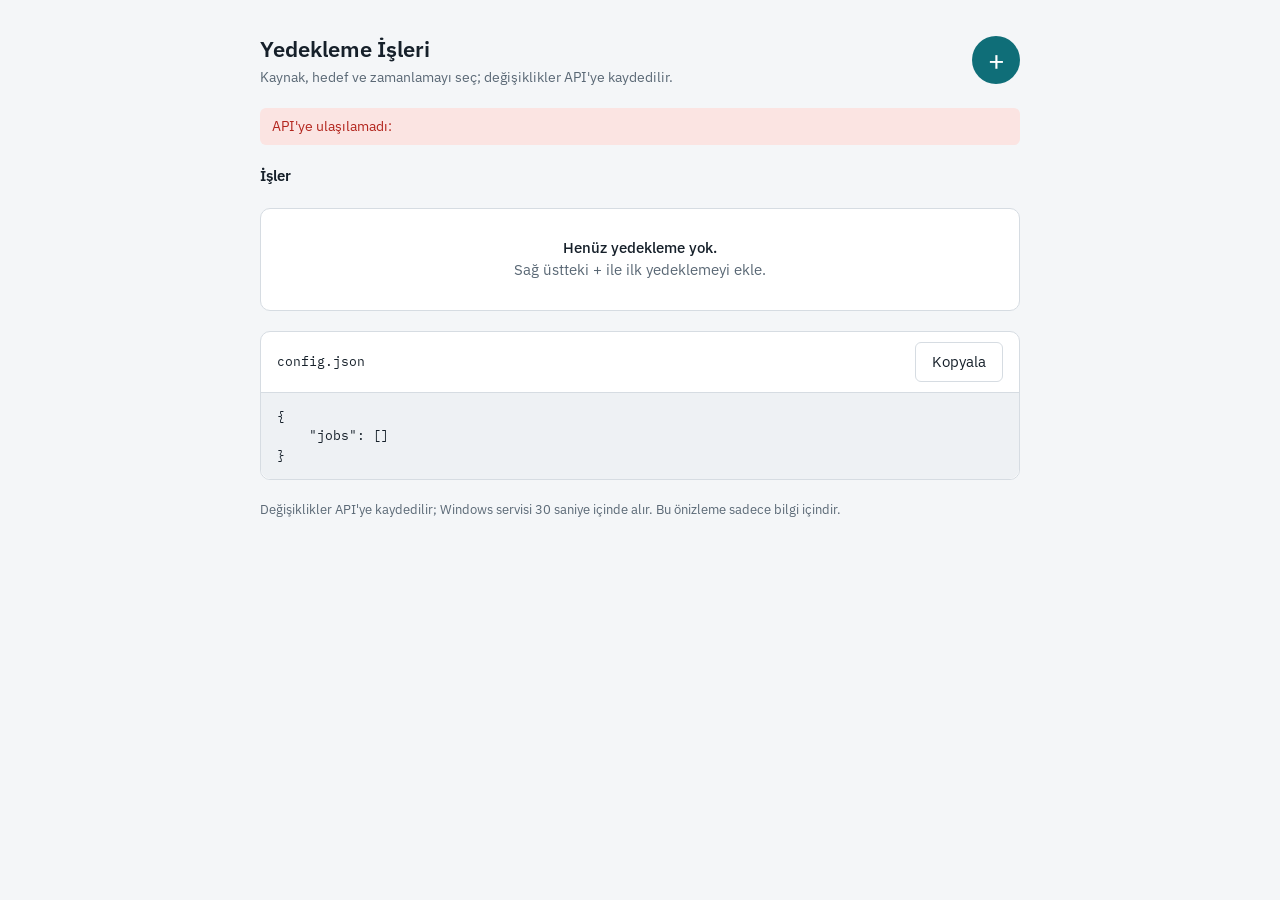
==== web/yedekleme-isleri.html @ 6fba1285 "allow api access" ====
<!doctype html>
<html lang="tr">
<head>
<meta charset="utf-8">
<meta name="viewport" content="width=device-width, initial-scale=1">
<title>Yedekleme İşleri</title>
<link rel="stylesheet" href="https://fonts.googleapis.com/css2?family=IBM+Plex+Mono:wght@400;500&family=IBM+Plex+Sans:wght@400;500;600&display=swap">
</head>
<body>
<style>
/* Düzen: tek sütun; üstte başlık ve + butonu, altında iş listesi, en altta config.json önizlemesi */
:root {
  --bg: #f4f6f8;
  --surface: #ffffff;
  --surface-2: #eef1f4;
  --line: #d6dce2;
  --fg: #16202a;
  --muted: #5a6875;
  --accent: #0f6e78;
  --accent-fg: #ffffff;
  --accent-soft: #dcefF0;
  --err: #b3261e;
  --err-soft: #fbe4e2;
  --font-body: "IBM Plex Sans", "Segoe UI", system-ui, sans-serif;
  --font-mono: "IBM Plex Mono", "Cascadia Mono", Consolas, monospace;
}
@media (prefers-color-scheme: dark) {
  :root:not([data-theme="light"]) {
    --bg: #0f1418; --surface: #161d22; --surface-2: #1d262d; --line: #2b363f;
    --fg: #e4e9ed; --muted: #97a5b1; --accent: #5cc3cc; --accent-fg: #0b1a1c;
    --accent-soft: #143238; --err: #f28b82; --err-soft: #3a1a18; color-scheme: dark;
  }
}
:root[data-theme="dark"] {
  --bg: #0f1418; --surface: #161d22; --surface-2: #1d262d; --line: #2b363f;
  --fg: #e4e9ed; --muted: #97a5b1; --accent: #5cc3cc; --accent-fg: #0b1a1c;
  --accent-soft: #143238; --err: #f28b82; --err-soft: #3a1a18; color-scheme: dark;
}

* { box-sizing: border-box; }
[hidden] { display: none !important; }
body {
  background: var(--bg); color: var(--fg);
  font-family: var(--font-body); font-size: 15px; line-height: 1.5;
  padding-left: max(16px, env(safe-area-inset-left, 0px));
  padding-right: max(16px, env(safe-area-inset-right, 0px));
  padding-block: 24px 48px;
}
.wrap { max-width: 760px; margin: 0 auto; display: flex; flex-direction: column; gap: 20px; }
h1, h2 { margin: 0; text-wrap: balance; }
.mono { font-family: var(--font-mono); font-size: 13px; }
.muted { color: var(--muted); }

header { display: flex; align-items: center; justify-content: space-between; gap: 16px; flex-wrap: wrap; }
header h1 { font-size: 22px; font-weight: 600; }
header p { margin: 2px 0 0; color: var(--muted); font-size: 14px; }

button { font: inherit; cursor: pointer; }
button:focus-visible, input:focus-visible, select:focus-visible { outline: 2px solid var(--accent); outline-offset: 2px; }

.add-btn {
  width: 48px; height: 48px; border-radius: 50%; border: 0;
  background: var(--accent); color: var(--accent-fg);
  font-size: 28px; line-height: 1; display: grid; place-items: center; flex: none;
}
.add-btn[aria-expanded="true"] { transform: rotate(45deg); }
@media (prefers-reduced-motion: no-preference) { .add-btn { transition: transform .15s ease; } }

.box { background: var(--surface); border: 1px solid var(--line); border-radius: 10px; }

/* Form */
form { padding: 18px; display: flex; flex-direction: column; gap: 14px; }
form h2 { font-size: 16px; font-weight: 600; }
.field { display: flex; flex-direction: column; gap: 5px; min-width: 0; }
.field label, .field legend { font-size: 13px; font-weight: 500; color: var(--muted); }
.row { display: grid; grid-template-columns: repeat(2, minmax(0, 1fr)); gap: 14px; }
input[type="text"], input[type="time"], input[type="number"], select {
  font: inherit; color: var(--fg); background: var(--surface); border: 1px solid var(--line);
  border-radius: 6px; padding: 8px 10px; min-height: 40px; width: 100%; min-width: 0;
}
input.path { font-family: var(--font-mono); font-size: 14px; }
fieldset { border: 0; padding: 0; margin: 0; display: flex; flex-direction: column; gap: 6px; }
.days { display: flex; flex-wrap: wrap; gap: 6px; }
.days label { cursor: pointer; }
.days input { position: absolute; opacity: 0; pointer-events: none; }
.days span {
  display: inline-block; min-width: 48px; text-align: center; padding: 6px 8px;
  border: 1px solid var(--line); border-radius: 6px; background: var(--surface); color: var(--muted); font-size: 14px;
}
.days input:checked + span { background: var(--accent); border-color: var(--accent); color: var(--accent-fg); font-weight: 500; }
.days input:focus-visible + span { outline: 2px solid var(--accent); outline-offset: 2px; }
.hint { font-size: 13px; color: var(--muted); margin: 0; }
.error { margin: 0; padding: 8px 12px; border-radius: 6px; background: var(--err-soft); color: var(--err); font-size: 14px; }
.actions { display: flex; gap: 10px; justify-content: flex-end; flex-wrap: wrap; }
.btn { border-radius: 6px; padding: 8px 16px; min-height: 40px; border: 1px solid var(--line); background: var(--surface); color: var(--fg); }
.btn.primary { background: var(--accent); border-color: var(--accent); color: var(--accent-fg); font-weight: 500; }

/* İş listesi */
.section-head { display: flex; align-items: baseline; justify-content: space-between; gap: 10px; flex-wrap: wrap; }
.section-head h2 { font-size: 15px; font-weight: 600; }
.list { display: flex; flex-direction: column; }
.job { display: grid; grid-template-columns: minmax(0, 1fr) auto auto auto; gap: 6px 12px; align-items: center; padding: 14px 16px; }
.job + .job { border-top: 1px solid var(--line); }
.route { display: flex; flex-direction: column; gap: 2px; min-width: 0; }
.route span { overflow-wrap: anywhere; }
.route .to { color: var(--muted); }
.route .to::before { content: "→ "; }
.route .client { font-family: var(--font-body); font-size: 12px; font-weight: 600; color: var(--accent); }
.chip { font-size: 13px; padding: 3px 10px; border-radius: 999px; background: var(--accent-soft); color: var(--accent); white-space: nowrap; font-weight: 500; }
.del { border: 0; background: none; color: var(--muted); font-size: 20px; line-height: 1; padding: 4px 8px; border-radius: 6px; }
.del:hover { color: var(--err); background: var(--err-soft); }
.edit { border: 1px solid var(--line); background: var(--surface); color: var(--fg); font-size: 13px; padding: 4px 10px; border-radius: 6px; }
.edit:hover { border-color: var(--accent); color: var(--accent); }
.empty { padding: 28px 16px; text-align: center; color: var(--muted); }
.empty b { color: var(--fg); font-weight: 500; }

/* config.json önizleme */
pre { margin: 0; padding: 14px 16px; overflow-x: auto; font-family: var(--font-mono); font-size: 12.5px; line-height: 1.55; background: var(--surface-2); border-radius: 0 0 10px 10px; }
.code-head { display: flex; align-items: center; justify-content: space-between; gap: 10px; padding: 10px 16px; border-bottom: 1px solid var(--line); }
.copied { font-size: 13px; color: var(--accent); }

@media (max-width: 520px) {
  .row { grid-template-columns: minmax(0, 1fr); }
  .job { grid-template-columns: minmax(0, 1fr) auto auto; }
  .job .route { grid-column: 1 / -1; }
  .job .chip { grid-column: 1; justify-self: start; }
}
</style>

<div class="wrap">
  <header>
    <div>
      <h1>Yedekleme İşleri</h1>
      <p>Kaynak, hedef ve zamanlamayı seç; değişiklikler API'ye kaydedilir.</p>
    </div>
    <button class="add-btn" id="add-btn" type="button" aria-expanded="false" aria-controls="job-form" aria-label="Yeni yedekleme ekle">+</button>
  </header>

  <form class="box" id="job-form" hidden novalidate>
    <h2 id="form-title">Yeni yedekleme</h2>

    <div class="field">
      <label for="client">Makine</label>
      <input type="text" id="client" placeholder="windows-pc" autocomplete="off" spellcheck="false">
    </div>
    <div class="field">
      <label for="source">Kaynak klasör</label>
      <input class="path" type="text" id="source" placeholder="C:\Belgeler" autocomplete="off" spellcheck="false">
    </div>
    <div class="field">
      <label for="target">Hedef klasör</label>
      <input class="path" type="text" id="target" placeholder="D:\Yedek\Belgeler" autocomplete="off" spellcheck="false">
    </div>

    <div class="row">
      <div class="field">
        <label for="type">Zamanlama</label>
        <select id="type">
          <option value="daily">Her gün</option>
          <option value="weekly">Haftanın belirli günleri</option>
          <option value="interval">Belirli aralıkla</option>
        </select>
      </div>
      <div class="field" id="time-field">
        <label for="time">Saat</label>
        <input type="time" id="time" value="02:00">
      </div>
      <div class="field" id="minutes-field" hidden>
        <label for="minutes">Kaç dakikada bir</label>
        <input type="number" id="minutes" min="1" step="1" value="30">
      </div>
    </div>

    <fieldset id="days-field" hidden>
      <legend>Günler</legend>
      <div class="days" id="days"></div>
    </fieldset>

    <p class="hint" id="schedule-hint"></p>
    <p class="error" id="form-error" role="alert" hidden></p>

    <div class="actions">
      <button class="btn" type="button" id="cancel-btn">Vazgeç</button>
      <button class="btn primary" type="submit" id="submit-btn">Ekle</button>
    </div>
  </form>

  <p class="error" id="api-error" role="alert" hidden></p>

  <section class="section-head" aria-labelledby="list-title">
    <h2 id="list-title">İşler</h2>
    <span class="muted" id="count"></span>
  </section>
  <div class="box list" id="list"></div>

  <div class="box">
    <div class="code-head">
      <span class="mono">config.json</span>
      <div style="display:flex;align-items:center;gap:10px">
        <span class="copied" id="copied" hidden>Kopyalandı</span>
        <button class="btn" type="button" id="copy-btn">Kopyala</button>
      </div>
    </div>
    <pre id="config"></pre>
  </div>
  <p class="hint">Değişiklikler API'ye kaydedilir; Windows servisi 30 saniye içinde alır. Bu önizleme sadece bilgi içindir.</p>
</div>

<script>
const DAYS = ["pzt", "sal", "car", "per", "cum", "cmt", "paz"];
const DAY_LABELS = ["Pzt", "Sal", "Çar", "Per", "Cum", "Cmt", "Paz"];
const API_URL = "";   // arayüz API'nin içinden açılıyor; istekler aynı adrese gidiyor

const $ = (id) => document.getElementById(id);
const form = $("job-form");
const addBtn = $("add-btn");

let jobs = [];
let editIndex = null;   // düzenlenen işin sırası; yeni iş eklenirken null

// İşleri API'den al
function load() {
  fetch(API_URL + "/jobs")
    .then((response) => response.json())
    .then((data) => { jobs = data; render(); })
    .catch(() => showApiError());
}

// İşlerin son halini API'ye gönder
function save() {
  fetch(API_URL + "/jobs", {
    method: "PUT",
    headers: { "Content-Type": "application/json" },
    body: JSON.stringify(jobs)
  }).catch(() => showApiError());
}

function showApiError() {
  $("api-error").textContent = "API'ye ulaşılamadı: " + API_URL;
  $("api-error").hidden = false;
}

// Gün seçimi butonları
$("days").innerHTML = DAYS.map((d, i) =>
  `<label><input type="checkbox" id="day-${d}" value="${d}"><span>${DAY_LABELS[i]}</span></label>`
).join("");

function esc(s) {
  return String(s).replace(/[&<>"']/g, (c) => ({ "&": "&amp;", "<": "&lt;", ">": "&gt;", '"': "&quot;", "'": "&#39;" }[c]));
}

function scheduleText(s) {
  if (s.type === "daily") return "Her gün " + s.time;
  if (s.type === "weekly") return s.days.map((d) => DAY_LABELS[DAYS.indexOf(d)]).join(", ") + " " + s.time;
  return s.minutes + " dakikada bir";
}

function updateScheduleFields() {
  const type = $("type").value;
  $("time-field").hidden = type === "interval";
  $("minutes-field").hidden = type !== "interval";
  $("days-field").hidden = type !== "weekly";
  $("schedule-hint").textContent = {
    daily: "Saat geçtiyse ve bugün çalışmadıysa aynı gün içinde çalışır.",
    weekly: "Seçilen günlerde, belirtilen saatte çalışır.",
    interval: "Servis açılınca ilk kez çalışır, sonra her aralıkta tekrar eder."
  }[type];
}

// Yolları karşılaştırmak için: Windows'ta büyük/küçük harf ve sondaki \ fark etmez
function normPath(p) {
  return p.trim().replace(/\//g, "\\").replace(/\\+$/, "").toLowerCase();
}

function validate(job) {
  if (!job.client_id) return "Makine adını yaz.";
  if (!job.source) return "Kaynak klasörü yaz.";
  if (!job.target) return "Hedef klasörü yaz.";
  const src = normPath(job.source), dst = normPath(job.target);
  if (src === dst) return "Kaynak ve hedef aynı klasör olamaz.";
  if ((dst + "\\").startsWith(src + "\\")) return "Hedef, kaynağın içinde olamaz; yedekler tekrar tekrar kopyalanır.";
  if (jobs.some((j, i) => i !== editIndex && j.client_id === job.client_id && j.source === job.source && j.target === job.target)) return "Bu makinede bu kaynak ve hedefle bir iş zaten var.";

  const s = job.schedule;
  if (s.type !== "interval" && !/^([01]\d|2[0-3]):[0-5]\d$/.test(s.time || "")) return "Saati seç.";
  if (s.type === "weekly" && !s.days.length) return "En az bir gün seç.";
  if (s.type === "interval" && !(Number.isInteger(s.minutes) && s.minutes > 0)) return "Dakika pozitif bir tam sayı olmalı.";
  return null;
}

function readForm() {
  const type = $("type").value;
  const schedule = { type };
  if (type === "interval") {
    schedule.minutes = Number($("minutes").value);
  } else {
    schedule.time = $("time").value;
  }
  if (type === "weekly") {
    schedule.days = DAYS.filter((d) => $("day-" + d).checked);
  }
  return { client_id: $("client").value.trim(), source: $("source").value.trim(), target: $("target").value.trim(), schedule };
}

function render() {
  $("count").textContent = jobs.length ? jobs.length + " iş" : "";
  $("list").innerHTML = jobs.length
    ? jobs.map((j, i) => `
      <div class="job">
        <div class="route mono"><span class="client">${esc(j.client_id)}</span><span>${esc(j.source)}</span><span class="to">${esc(j.target)}</span></div>
        <span class="chip">${esc(scheduleText(j.schedule))}</span>
        <button class="edit" type="button" data-i="${i}">Düzenle</button>
        <button class="del" type="button" data-i="${i}" aria-label="${esc(j.source)} işini sil">×</button>
      </div>`).join("")
    : `<div class="empty"><b>Henüz yedekleme yok.</b><br>Sağ üstteki + ile ilk yedeklemeyi ekle.</div>`;
  $("config").textContent = JSON.stringify({ jobs }, null, 4);
}

// Formu bir işin değerleriyle doldur (düzenleme için)
function fillForm(job) {
  $("client").value = job.client_id;
  $("source").value = job.source;
  $("target").value = job.target;
  $("type").value = job.schedule.type;
  if (job.schedule.time) $("time").value = job.schedule.time;
  if (job.schedule.minutes) $("minutes").value = job.schedule.minutes;
  DAYS.forEach((d) => { $("day-" + d).checked = (job.schedule.days || []).includes(d); });
  updateScheduleFields();
}

function openForm(open, index = null) {
  editIndex = open ? index : null;
  form.reset();
  updateScheduleFields();
  if (editIndex !== null) fillForm(jobs[editIndex]);
  $("form-title").textContent = editIndex !== null ? "Yedeklemeyi düzenle" : "Yeni yedekleme";
  $("submit-btn").textContent = editIndex !== null ? "Kaydet" : "Ekle";
  form.hidden = !open;
  addBtn.setAttribute("aria-expanded", String(open));
  addBtn.setAttribute("aria-label", open ? "Formu kapat" : "Yeni yedekleme ekle");
  $("form-error").hidden = true;
  if (open) $("client").focus();
}

addBtn.addEventListener("click", () => openForm(form.hidden || editIndex !== null));
$("cancel-btn").addEventListener("click", () => openForm(false));
$("type").addEventListener("change", updateScheduleFields);

form.addEventListener("submit", (e) => {
  e.preventDefault();
  const job = readForm();
  const error = validate(job);
  if (error) {
    $("form-error").textContent = error;
    $("form-error").hidden = false;
    return;
  }
  if (editIndex !== null) {
    jobs[editIndex] = job;   // düzenlenen işin yerine yeni halini koy
  } else {
    jobs.push(job);
  }
  save();
  render();
  openForm(false);
});

$("list").addEventListener("click", (e) => {
  const editBtn = e.target.closest(".edit");
  if (editBtn) {
    openForm(true, Number(editBtn.dataset.i));
    return;
  }
  const btn = e.target.closest(".del");
  if (!btn) return;
  jobs.splice(Number(btn.dataset.i), 1);
  if (editIndex !== null) openForm(false);   // silme sonrası sıralar kayar, açık düzenlemeyi kapat
  save();
  render();
});

$("copy-btn").addEventListener("click", () => {
  const text = $("config").textContent;
  const done = () => { $("copied").hidden = false; setTimeout(() => { $("copied").hidden = true; }, 1600); };
  if (navigator.clipboard && navigator.clipboard.writeText) {
    navigator.clipboard.writeText(text).then(done, selectConfig);
  } else {
    selectConfig();
  }
});

function selectConfig() {
  const range = document.createRange();
  range.selectNodeContents($("config"));
  const sel = window.getSelection();
  sel.removeAllRanges();
  sel.addRange(range);
}

updateScheduleFields();
render();
load();
</script>
</body>
</html>
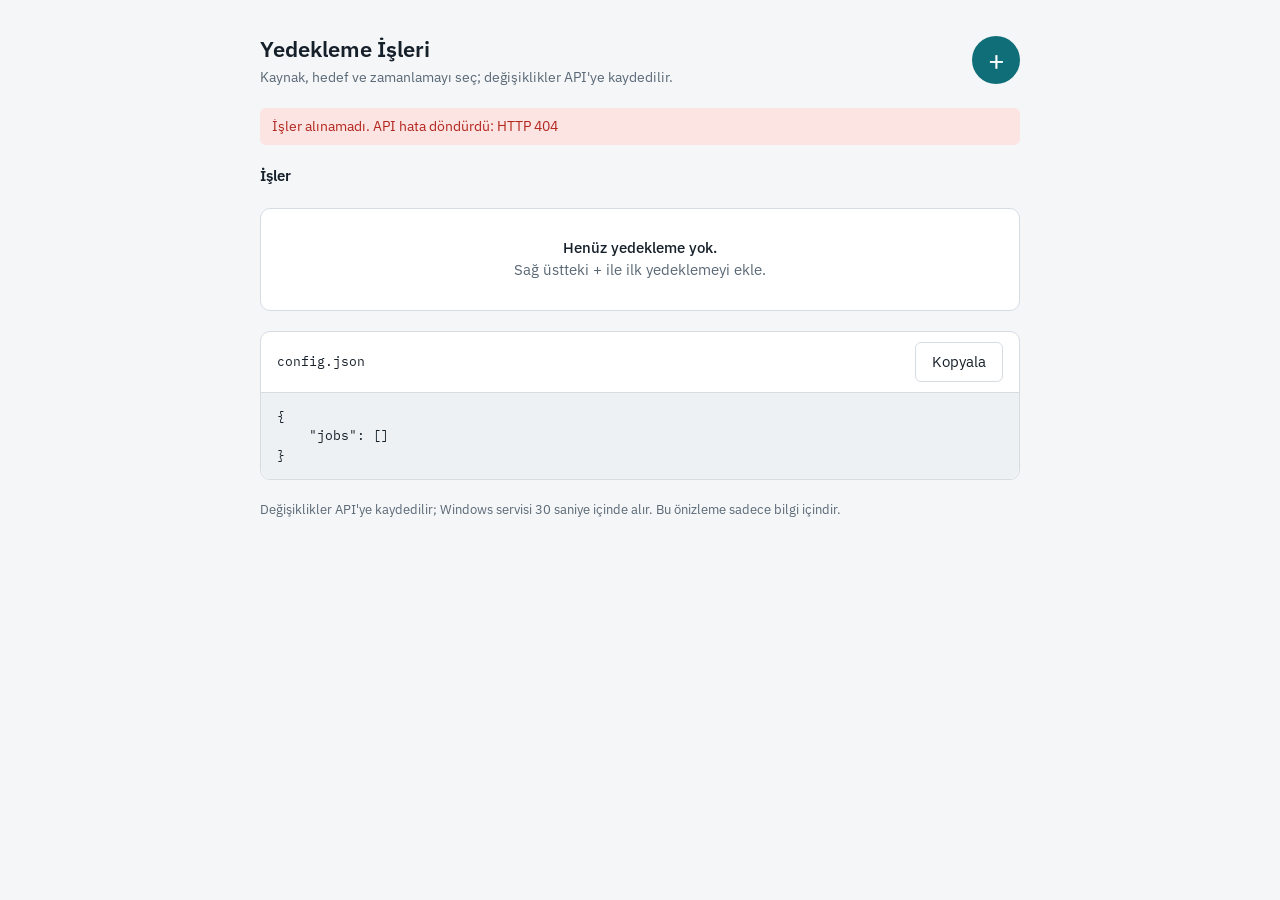
==== commit 742e90c8: "Run API as Windows service, add DB migration, show save errors in panel, verify pCloud uploads, rese" ====
--- a/web/yedekleme-isleri.html
+++ b/web/yedekleme-isleri.html
@@ -105,6 +105,7 @@
 .route span { overflow-wrap: anywhere; }
 .route .to { color: var(--muted); }
 .route .to::before { content: "→ "; }
+.route .type { font-family: var(--font-body); font-size: 12px; font-weight: 600; color: var(--muted); margin-right: 6px; }
 .route .client { font-family: var(--font-body); font-size: 12px; font-weight: 600; color: var(--accent); }
 .chip { font-size: 13px; padding: 3px 10px; border-radius: 999px; background: var(--accent-soft); color: var(--accent); white-space: nowrap; font-weight: 500; }
 .del { border: 0; background: none; color: var(--muted); font-size: 20px; line-height: 1; padding: 4px 8px; border-radius: 6px; }
@@ -148,7 +149,15 @@
       <input class="path" type="text" id="source" placeholder="C:\Belgeler" autocomplete="off" spellcheck="false">
     </div>
     <div class="field">
-      <label for="target">Hedef klasör</label>
+      <label for="target-type">Hedef türü</label>
+      <select id="target-type">
+        <option value="local">Yerel klasör</option>
+        <option value="pcloud">pCloud</option>
+        <option value="gdrive">Google Drive</option>
+      </select>
+    </div>
+    <div class="field">
+      <label for="target" id="target-label">Hedef klasör</label>
       <input class="path" type="text" id="target" placeholder="D:\Yedek\Belgeler" autocomplete="off" spellcheck="false">
     </div>
 
@@ -209,6 +218,7 @@
 <script>
 const DAYS = ["pzt", "sal", "car", "per", "cum", "cmt", "paz"];
 const DAY_LABELS = ["Pzt", "Sal", "Çar", "Per", "Cum", "Cmt", "Paz"];
+const TARGET_TYPES = { local: "Yerel", pcloud: "pCloud", gdrive: "Google Drive" };
 const API_URL = "";   // arayüz API'nin içinden açılıyor; istekler aynı adrese gidiyor
 
 const $ = (id) => document.getElementById(id);
@@ -221,9 +231,12 @@
 // İşleri API'den al
 function load() {
   fetch(API_URL + "/jobs")
-    .then((response) => response.json())
+    .then((response) => {
+      if (!response.ok) throw new Error("API hata döndürdü: HTTP " + response.status);
+      return response.json();
+    })
     .then((data) => { jobs = data; render(); })
-    .catch(() => showApiError());
+    .catch((error) => showApiError("İşler alınamadı. " + error.message));
 }
 
 // İşlerin son halini API'ye gönder
@@ -232,11 +245,19 @@
     method: "PUT",
     headers: { "Content-Type": "application/json" },
     body: JSON.stringify(jobs)
-  }).catch(() => showApiError());
-}
-
-function showApiError() {
-  $("api-error").textContent = "API'ye ulaşılamadı: " + API_URL;
+  })
+    .then((response) => {
+      if (!response.ok) throw new Error("API hata döndürdü: HTTP " + response.status);
+      $("api-error").hidden = true;
+    })
+    .catch((error) => {
+      showApiError("Kaydedilemedi. " + error.message);
+      load();   // ekranda kaydedilmemiş bir iş kalmasın: listeyi API'deki gerçek haliyle yenile
+    });
+}
+
+function showApiError(message) {
+  $("api-error").textContent = message;
   $("api-error").hidden = false;
 }
 
@@ -253,6 +274,13 @@
   if (s.type === "daily") return "Her gün " + s.time;
   if (s.type === "weekly") return s.days.map((d) => DAY_LABELS[DAYS.indexOf(d)]).join(", ") + " " + s.time;
   return s.minutes + " dakikada bir";
+}
+
+// Hedef türü bulut ise hedef alanı buluttaki klasör olur
+function updateTargetField() {
+  const cloud = $("target-type").value !== "local";
+  $("target-label").textContent = cloud ? "Buluttaki klasör" : "Hedef klasör";
+  $("target").placeholder = cloud ? "backup-project/" + ($("client").value.trim() || "makine-adi") : "D:\\Yedek\\Belgeler";
 }
 
 function updateScheduleFields() {
@@ -276,10 +304,13 @@
   if (!job.client_id) return "Makine adını yaz.";
   if (!job.source) return "Kaynak klasörü yaz.";
   if (!job.target) return "Hedef klasörü yaz.";
-  const src = normPath(job.source), dst = normPath(job.target);
-  if (src === dst) return "Kaynak ve hedef aynı klasör olamaz.";
-  if ((dst + "\\").startsWith(src + "\\")) return "Hedef, kaynağın içinde olamaz; yedekler tekrar tekrar kopyalanır.";
-  if (jobs.some((j, i) => i !== editIndex && j.client_id === job.client_id && j.source === job.source && j.target === job.target)) return "Bu makinede bu kaynak ve hedefle bir iş zaten var.";
+  if (job.target_type === "local") {
+    // Bu kontroller sadece iki klasör aynı bilgisayardayken anlamlı
+    const src = normPath(job.source), dst = normPath(job.target);
+    if (src === dst) return "Kaynak ve hedef aynı klasör olamaz.";
+    if ((dst + "\\").startsWith(src + "\\")) return "Hedef, kaynağın içinde olamaz; yedekler tekrar tekrar kopyalanır.";
+  }
+  if (jobs.some((j, i) => i !== editIndex && j.client_id === job.client_id && j.source === job.source && (j.target_type || "local") === job.target_type && j.target === job.target)) return "Bu makinede bu kaynak ve hedefle bir iş zaten var.";
 
   const s = job.schedule;
   if (s.type !== "interval" && !/^([01]\d|2[0-3]):[0-5]\d$/.test(s.time || "")) return "Saati seç.";
@@ -299,7 +330,13 @@
   if (type === "weekly") {
     schedule.days = DAYS.filter((d) => $("day-" + d).checked);
   }
-  return { client_id: $("client").value.trim(), source: $("source").value.trim(), target: $("target").value.trim(), schedule };
+  return {
+    client_id: $("client").value.trim(),
+    source: $("source").value.trim(),
+    target_type: $("target-type").value,
+    target: $("target").value.trim(),
+    schedule
+  };
 }
 
 function render() {
@@ -307,7 +344,7 @@
   $("list").innerHTML = jobs.length
     ? jobs.map((j, i) => `
       <div class="job">
-        <div class="route mono"><span class="client">${esc(j.client_id)}</span><span>${esc(j.source)}</span><span class="to">${esc(j.target)}</span></div>
+        <div class="route mono"><span class="client">${esc(j.client_id)}</span><span>${esc(j.source)}</span><span class="to"><span class="type">${TARGET_TYPES[j.target_type || "local"]}</span>${esc(j.target)}</span></div>
         <span class="chip">${esc(scheduleText(j.schedule))}</span>
         <button class="edit" type="button" data-i="${i}">Düzenle</button>
         <button class="del" type="button" data-i="${i}" aria-label="${esc(j.source)} işini sil">×</button>
@@ -320,7 +357,9 @@
 function fillForm(job) {
   $("client").value = job.client_id;
   $("source").value = job.source;
+  $("target-type").value = job.target_type || "local";
   $("target").value = job.target;
+  updateTargetField();
   $("type").value = job.schedule.type;
   if (job.schedule.time) $("time").value = job.schedule.time;
   if (job.schedule.minutes) $("minutes").value = job.schedule.minutes;
@@ -332,6 +371,7 @@
   editIndex = open ? index : null;
   form.reset();
   updateScheduleFields();
+  updateTargetField();
   if (editIndex !== null) fillForm(jobs[editIndex]);
   $("form-title").textContent = editIndex !== null ? "Yedeklemeyi düzenle" : "Yeni yedekleme";
   $("submit-btn").textContent = editIndex !== null ? "Kaydet" : "Ekle";
@@ -345,6 +385,8 @@
 addBtn.addEventListener("click", () => openForm(form.hidden || editIndex !== null));
 $("cancel-btn").addEventListener("click", () => openForm(false));
 $("type").addEventListener("change", updateScheduleFields);
+$("target-type").addEventListener("change", updateTargetField);
+$("client").addEventListener("input", updateTargetField);
 
 form.addEventListener("submit", (e) => {
   e.preventDefault();
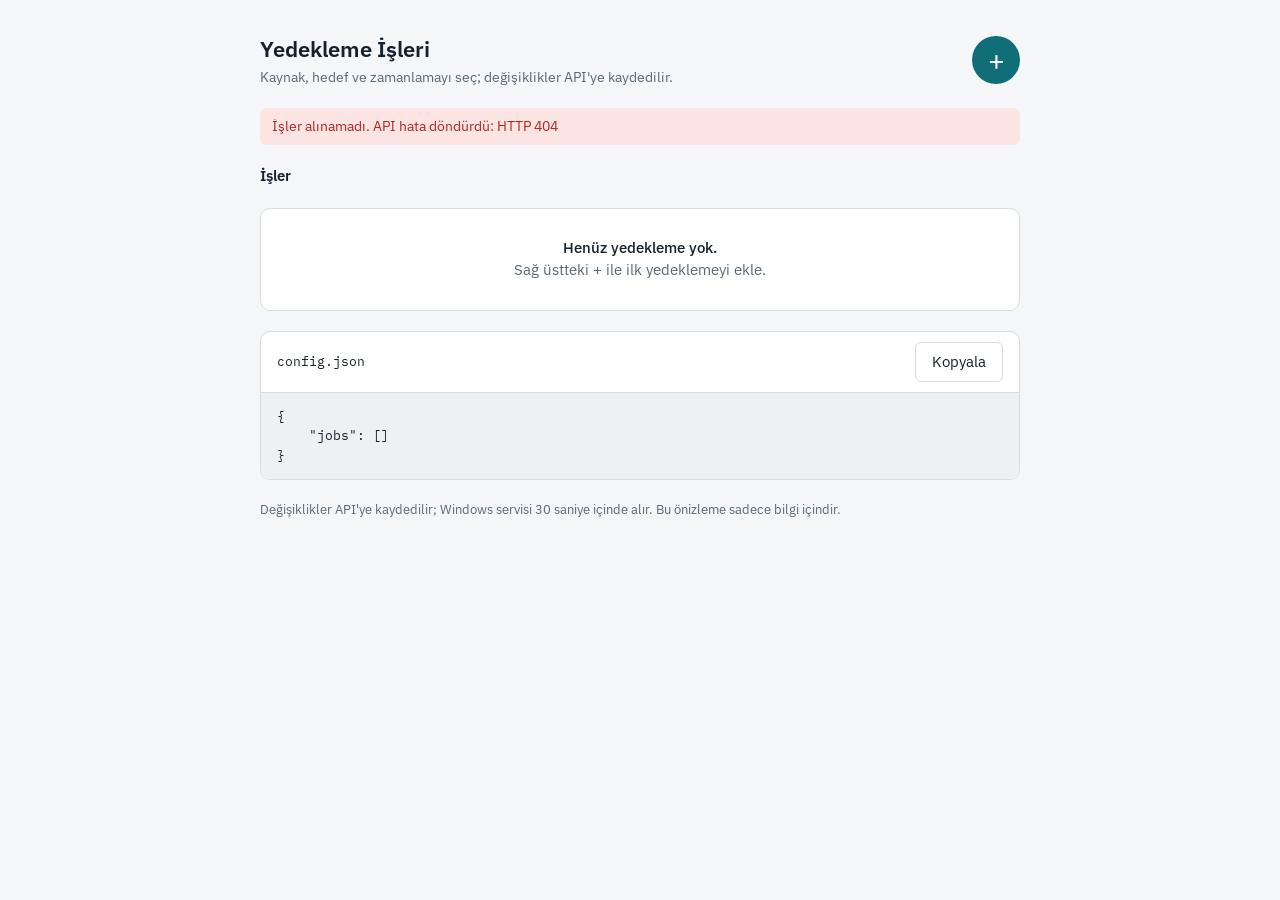
==== commit 292c344f: "logs added to panel" ====
--- a/web/yedekleme-isleri.html
+++ b/web/yedekleme-isleri.html
@@ -112,6 +112,19 @@
 .del:hover { color: var(--err); background: var(--err-soft); }
 .edit { border: 1px solid var(--line); background: var(--surface); color: var(--fg); font-size: 13px; padding: 4px 10px; border-radius: 6px; }
 .edit:hover { border-color: var(--accent); color: var(--accent); }
+/* Durum: son sonuç ve ilerleme */
+.job-status { grid-column: 1 / -1; display: flex; flex-direction: column; gap: 6px; font-size: 13px; color: var(--muted); }
+.job-status .line { display: flex; flex-wrap: wrap; gap: 4px 12px; align-items: center; }
+.state { font-weight: 600; padding: 1px 8px; border-radius: 999px; background: var(--surface-2); color: var(--fg); }
+.state.running { background: var(--accent-soft); color: var(--accent); }
+.state.problem { background: var(--err-soft); color: var(--err); }
+.ok { color: var(--accent); }
+.bad { color: var(--err); }
+.file { display: grid; grid-template-columns: minmax(0, 1fr) 120px 44px; gap: 10px; align-items: center; }
+.file .name { font-family: var(--font-mono); font-size: 12px; overflow-wrap: anywhere; min-width: 0; color: var(--fg); }
+.bar { height: 6px; background: var(--surface-2); border-radius: 3px; overflow: hidden; }
+.bar i { display: block; height: 100%; background: var(--accent); }
+.file .pct { text-align: right; font-variant-numeric: tabular-nums; }
 .empty { padding: 28px 16px; text-align: center; color: var(--muted); }
 .empty b { color: var(--fg); font-weight: 500; }
 
@@ -226,6 +239,7 @@
 const addBtn = $("add-btn");
 
 let jobs = [];
+let statuses = {};      // client_id -> makinenin API'ye son gönderdiği durum
 let editIndex = null;   // düzenlenen işin sırası; yeni iş eklenirken null
 
 // İşleri API'den al
@@ -256,6 +270,60 @@
     });
 }
 
+// Makinelerin durumunu API'den al (birkaç saniyede bir)
+function loadStatus() {
+  fetch(API_URL + "/status")
+    .then((response) => {
+      if (!response.ok) throw new Error("HTTP " + response.status);
+      return response.json();
+    })
+    .then((data) => {
+      statuses = {};
+      data.forEach((row) => { statuses[row.client_id] = row; });
+      render();
+    })
+    .catch(() => {});   // durum alınamazsa liste eskisi gibi görünür; hata kutusu işler içindir
+}
+
+const STATE_LABELS = {
+  idle: "Bekliyor", running: "Çalışıyor",
+  waiting_retry: "Yeniden deneyecek", waiting_access: "Erişim sorunu"
+};
+
+function timeText(iso) {
+  return iso ? iso.replace("T", " ") : "—";
+}
+
+// Bir işin durumunu (son sonuç, ilerleme) gösteren HTML
+function statusHtml(j) {
+  const row = statuses[j.client_id];
+  const s = row && row.status.jobs.find((x) => x.source === j.source && x.target === j.target);
+  if (!s) return `<div class="job-status">Durum bilgisi yok</div>`;
+
+  const problem = s.state === "waiting_access" || s.state === "waiting_retry";
+  let html = `<div class="line"><span class="state ${s.state === "running" ? "running" : problem ? "problem" : ""}">${STATE_LABELS[s.state] || esc(s.state)}</span>`;
+  if (s.state === "running") html += `<span>${s.total - s.pending}/${s.total} dosya</span>`;
+  html += `<span>Son çalışma: ${esc(timeText(s.last_run))}</span>`;
+  if (s.last_result) {
+    html += s.last_result.failed === 0
+      ? `<span class="ok">Son sonuç: ${s.last_result.files} dosya, hepsi tamam</span>`
+      : `<span class="bad">Son sonuç: ${s.last_result.files} dosyadan ${s.last_result.failed} tanesi hatalı</span>`;
+  }
+  html += `</div>`;
+  if (s.last_error) html += `<div class="bad">${esc(s.last_error)}</div>`;
+
+  // Şu an kopyalanan / yüklenen dosyalar ve yüzdeleri
+  row.status.active
+    .filter((a) => a.job_source === j.source && a.job_target === j.target)
+    .forEach((a) => {
+      const pct = a.size ? Math.min(100, Math.floor(a.copied * 100 / a.size)) : 0;
+      html += `<div class="file"><span class="name">${esc(a.source)}</span>
+        <span class="bar"><i style="width:${pct}%"></i></span><span class="pct">%${pct}</span></div>`;
+    });
+
+  return `<div class="job-status">${html}</div>`;
+}
+
 function showApiError(message) {
   $("api-error").textContent = message;
   $("api-error").hidden = false;
@@ -348,6 +416,7 @@
         <span class="chip">${esc(scheduleText(j.schedule))}</span>
         <button class="edit" type="button" data-i="${i}">Düzenle</button>
         <button class="del" type="button" data-i="${i}" aria-label="${esc(j.source)} işini sil">×</button>
+        ${statusHtml(j)}
       </div>`).join("")
     : `<div class="empty"><b>Henüz yedekleme yok.</b><br>Sağ üstteki + ile ilk yedeklemeyi ekle.</div>`;
   $("config").textContent = JSON.stringify({ jobs }, null, 4);
@@ -442,6 +511,8 @@
 updateScheduleFields();
 render();
 load();
+loadStatus();
+setInterval(loadStatus, 3000);   // durum 3 saniyede bir yenilenir
 </script>
 </body>
 </html>
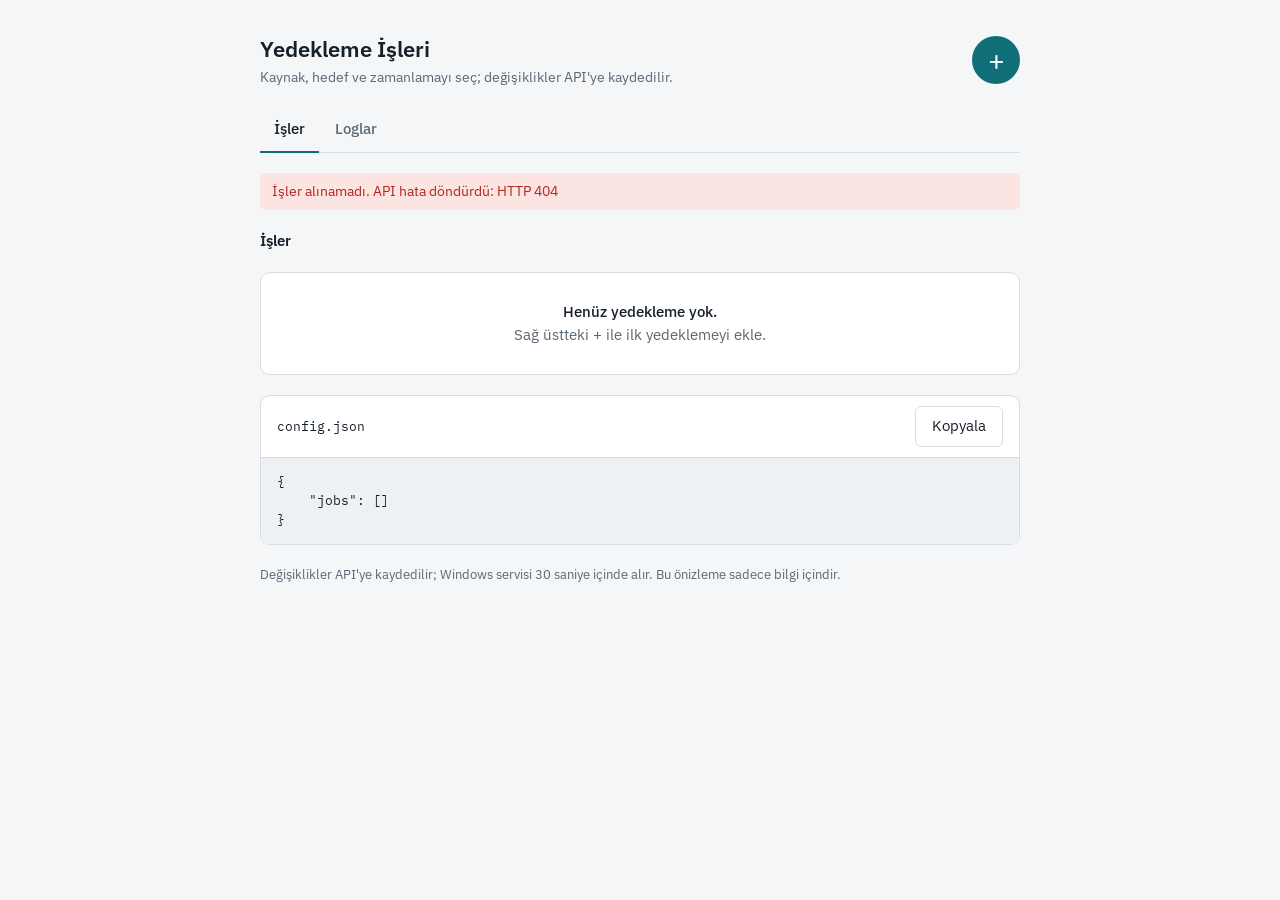
==== commit c0831679: "Add logs tab, copy/move, zip option and restore" ====
--- a/web/yedekleme-isleri.html
+++ b/web/yedekleme-isleri.html
@@ -99,7 +99,7 @@
 .section-head { display: flex; align-items: baseline; justify-content: space-between; gap: 10px; flex-wrap: wrap; }
 .section-head h2 { font-size: 15px; font-weight: 600; }
 .list { display: flex; flex-direction: column; }
-.job { display: grid; grid-template-columns: minmax(0, 1fr) auto auto auto; gap: 6px 12px; align-items: center; padding: 14px 16px; }
+.job { display: grid; grid-template-columns: minmax(0, 1fr) auto auto auto auto; gap: 6px 12px; align-items: center; padding: 14px 16px; }
 .job + .job { border-top: 1px solid var(--line); }
 .route { display: flex; flex-direction: column; gap: 2px; min-width: 0; }
 .route span { overflow-wrap: anywhere; }
@@ -112,6 +112,16 @@
 .del:hover { color: var(--err); background: var(--err-soft); }
 .edit { border: 1px solid var(--line); background: var(--surface); color: var(--fg); font-size: 13px; padding: 4px 10px; border-radius: 6px; }
 .edit:hover { border-color: var(--accent); color: var(--accent); }
+
+/* Geri yükleme */
+.restore-files { display: flex; flex-direction: column; max-height: 420px; overflow-y: auto; }
+.rfile { display: grid; grid-template-columns: auto minmax(0, 1fr) auto auto; gap: 4px 12px; align-items: center; padding: 8px 16px; font-size: 13px; }
+.rfile + .rfile { border-top: 1px solid var(--line); }
+.rfile .name { font-family: var(--font-mono); overflow-wrap: anywhere; min-width: 0; }
+.rfile .meta { color: var(--muted); font-size: 12px; font-variant-numeric: tabular-nums; }
+.rfile .rstate { font-size: 12px; color: var(--accent); }
+.rfile .rstate.err { color: var(--err); }
+.restore-foot { display: flex; align-items: center; justify-content: space-between; gap: 12px; padding: 10px 16px; border-top: 1px solid var(--line); }
 /* Durum: son sonuç ve ilerleme */
 .job-status { grid-column: 1 / -1; display: flex; flex-direction: column; gap: 6px; font-size: 13px; color: var(--muted); }
 .job-status .line { display: flex; flex-wrap: wrap; gap: 4px 12px; align-items: center; }
@@ -125,6 +135,30 @@
 .bar { height: 6px; background: var(--surface-2); border-radius: 3px; overflow: hidden; }
 .bar i { display: block; height: 100%; background: var(--accent); }
 .file .pct { text-align: right; font-variant-numeric: tabular-nums; }
+/* Sekmeler */
+.tabs { display: flex; gap: 2px; border-bottom: 1px solid var(--line); }
+.tab { border: 0; background: none; color: var(--muted); padding: 10px 14px; border-bottom: 2px solid transparent; margin-bottom: -1px; font-weight: 500; }
+.tab[aria-selected="true"] { color: var(--fg); border-bottom-color: var(--accent); }
+
+/* Loglar */
+.filters { display: flex; flex-wrap: wrap; gap: 12px; align-items: flex-end; }
+.filters .field { min-width: 160px; }
+.logs { display: flex; flex-direction: column; }
+.log { display: grid; grid-template-columns: 170px 110px 70px minmax(0, 1fr); gap: 4px 12px; padding: 9px 16px; align-items: start; font-size: 13px; }
+.log + .log { border-top: 1px solid var(--line); }
+.log time { font-family: var(--font-mono); font-size: 12px; color: var(--muted); font-variant-numeric: tabular-nums; }
+.log .client { font-weight: 600; color: var(--accent); overflow-wrap: anywhere; }
+.lvl { font-family: var(--font-mono); font-size: 11px; font-weight: 600; padding: 1px 6px; border-radius: 4px; text-align: center; background: var(--surface-2); color: var(--muted); }
+.lvl.ERROR { background: var(--err-soft); color: var(--err); }
+.lvl.WARNING { background: var(--err-soft); color: var(--err); opacity: .8; }
+.log .msg { min-width: 0; overflow-wrap: anywhere; }
+.log details { margin-top: 4px; }
+.log summary { cursor: pointer; color: var(--err); font-size: 12px; }
+.log pre { margin: 6px 0 0; padding: 10px; border-radius: 6px; font-size: 12px; white-space: pre-wrap; overflow-wrap: anywhere; }
+@media (max-width: 640px) {
+  .log { grid-template-columns: auto auto auto; }
+  .log .msg { grid-column: 1 / -1; }
+}
 .empty { padding: 28px 16px; text-align: center; color: var(--muted); }
 .empty b { color: var(--fg); font-weight: 500; }
 
@@ -135,7 +169,9 @@
 
 @media (max-width: 520px) {
   .row { grid-template-columns: minmax(0, 1fr); }
-  .job { grid-template-columns: minmax(0, 1fr) auto auto; }
+  .job { grid-template-columns: minmax(0, 1fr) auto auto auto; }
+  .rfile { grid-template-columns: auto minmax(0, 1fr); }
+  .rfile .meta, .rfile .rstate { grid-column: 2; }
   .job .route { grid-column: 1 / -1; }
   .job .chip { grid-column: 1; justify-self: start; }
 }
@@ -149,6 +185,13 @@
     </div>
     <button class="add-btn" id="add-btn" type="button" aria-expanded="false" aria-controls="job-form" aria-label="Yeni yedekleme ekle">+</button>
   </header>
+
+  <nav class="tabs" role="tablist">
+    <button class="tab" type="button" role="tab" id="tab-jobs" aria-selected="true">İşler</button>
+    <button class="tab" type="button" role="tab" id="tab-logs" aria-selected="false">Loglar</button>
+  </nav>
+
+  <div id="jobs-view" style="display:flex;flex-direction:column;gap:20px">
 
   <form class="box" id="job-form" hidden novalidate>
     <h2 id="form-title">Yeni yedekleme</h2>
@@ -172,6 +215,20 @@
     <div class="field">
       <label for="target" id="target-label">Hedef klasör</label>
       <input class="path" type="text" id="target" placeholder="D:\Yedek\Belgeler" autocomplete="off" spellcheck="false">
+    </div>
+    <div class="field">
+      <label for="mode">İşlem</label>
+      <select id="mode">
+        <option value="copy">Kopyala (kaynaktaki dosyalar kalır)</option>
+        <option value="move">Taşı (dosyalar hedefe alınınca kaynaktan silinir)</option>
+      </select>
+    </div>
+    <div class="field">
+      <label for="compression">Sıkıştırma</label>
+      <select id="compression">
+        <option value="none">Zipsiz (dosyalar olduğu gibi)</option>
+        <option value="zip">Zip'li (zip olmayan her dosya ziplenir, .zip dosyalar olduğu gibi)</option>
+      </select>
     </div>
 
     <div class="row">
@@ -215,6 +272,19 @@
   </section>
   <div class="box list" id="list"></div>
 
+  <div class="box" id="restore" hidden>
+    <div class="code-head">
+      <span><b>Geri yükle</b> <span class="mono" id="restore-job"></span></span>
+      <button class="btn" type="button" id="restore-close">Kapat</button>
+    </div>
+    <p class="hint" id="restore-msg" style="padding:10px 16px"></p>
+    <div class="restore-files" id="restore-files"></div>
+    <div class="restore-foot" id="restore-foot" hidden>
+      <label class="hint"><input type="checkbox" id="restore-all"> Tümünü seç</label>
+      <button class="btn primary" type="button" id="restore-download">Seçilenleri indir</button>
+    </div>
+  </div>
+
   <div class="box">
     <div class="code-head">
       <span class="mono">config.json</span>
@@ -226,12 +296,35 @@
     <pre id="config"></pre>
   </div>
   <p class="hint">Değişiklikler API'ye kaydedilir; Windows servisi 30 saniye içinde alır. Bu önizleme sadece bilgi içindir.</p>
+  </div>
+
+  <div id="logs-view" hidden style="display:flex;flex-direction:column;gap:16px">
+    <div class="filters">
+      <div class="field">
+        <label for="log-client">Makine</label>
+        <select id="log-client"><option value="">Tümü</option></select>
+      </div>
+      <div class="field">
+        <label for="log-level">Seviye</label>
+        <select id="log-level">
+          <option value="">Tümü</option>
+          <option value="INFO">INFO</option>
+          <option value="WARNING">WARNING</option>
+          <option value="ERROR">ERROR</option>
+        </select>
+      </div>
+    </div>
+    <p class="error" id="log-error" role="alert" hidden></p>
+    <div class="box logs" id="logs"></div>
+    <p class="hint">En yeni 500 satır gösterilir, 5 saniyede bir yenilenir. API son 30 günün loglarını tutar.</p>
+  </div>
 </div>
 
 <script>
 const DAYS = ["pzt", "sal", "car", "per", "cum", "cmt", "paz"];
 const DAY_LABELS = ["Pzt", "Sal", "Çar", "Per", "Cum", "Cmt", "Paz"];
 const TARGET_TYPES = { local: "Yerel", pcloud: "pCloud", gdrive: "Google Drive" };
+const MODES = { copy: "Kopyala", move: "Taşı" };
 const API_URL = "";   // arayüz API'nin içinden açılıyor; istekler aynı adrese gidiyor
 
 const $ = (id) => document.getElementById(id);
@@ -324,6 +417,162 @@
   return `<div class="job-status">${html}</div>`;
 }
 
+// ---- Loglar sekmesi ----
+function loadLogs() {
+  const params = new URLSearchParams();
+  if ($("log-client").value) params.set("client_id", $("log-client").value);
+  if ($("log-level").value) params.set("level", $("log-level").value);
+  fetch(API_URL + "/logs?" + params)
+    .then((response) => {
+      if (!response.ok) throw new Error("API hata döndürdü: HTTP " + response.status);
+      return response.json();
+    })
+    .then((rows) => {
+      $("log-error").hidden = true;
+      $("logs").innerHTML = rows.length ? rows.map((r) => `
+        <div class="log">
+          <time>${esc(timeText(r.time))}</time>
+          <span class="client">${esc(r.client_id)}</span>
+          <span class="lvl ${esc(r.level)}">${esc(r.level)}</span>
+          <div class="msg">${esc(r.message)}${r.error ? `<details><summary>Hata ayrıntısı</summary><pre>${esc(r.error)}</pre></details>` : ""}</div>
+        </div>`).join("")
+        : `<div class="empty">Bu filtreye uyan log yok.</div>`;
+    })
+    .catch((error) => {
+      $("log-error").textContent = "Loglar alınamadı. " + error.message;
+      $("log-error").hidden = false;
+    });
+}
+
+// Makine filtresindeki seçenekler: işlerde ve durumlarda geçen makine adları
+function updateLogClients() {
+  const names = [...new Set([...jobs.map((j) => j.client_id), ...Object.keys(statuses)])].sort();
+  const select = $("log-client");
+  const current = select.value;
+  select.innerHTML = `<option value="">Tümü</option>` + names.map((n) => `<option value="${esc(n)}">${esc(n)}</option>`).join("");
+  select.value = names.includes(current) ? current : "";
+}
+
+function showTab(name) {
+  const logs = name === "logs";
+  $("jobs-view").hidden = logs;
+  $("logs-view").hidden = !logs;
+  $("tab-jobs").setAttribute("aria-selected", String(!logs));
+  $("tab-logs").setAttribute("aria-selected", String(logs));
+  addBtn.hidden = logs;   // + butonu sadece İşler sekmesinde
+  if (logs) { updateLogClients(); loadLogs(); }
+}
+
+$("tab-jobs").addEventListener("click", () => showTab("jobs"));
+$("tab-logs").addEventListener("click", () => showTab("logs"));
+$("log-client").addEventListener("change", loadLogs);
+$("log-level").addEventListener("change", loadLogs);
+setInterval(() => { if (!$("logs-view").hidden) loadLogs(); }, 5000);   // sekme açıkken 5 saniyede bir yenile
+
+// ---- Geri yükleme ----
+// pCloud işlerinde API dosyaları kendisi getirir; yerel işlerde servis 5 saniye içinde gönderir.
+let restoreJob = null;
+let restoreRun = 0;   // pencere kapatılıp başka iş açılırsa eski isteklerin cevapları yok sayılsın
+
+function sizeText(bytes) {
+  if (bytes < 1024) return bytes + " B";
+  if (bytes < 1048576) return (bytes / 1024).toFixed(1) + " KB";
+  if (bytes < 1073741824) return (bytes / 1048576).toFixed(1) + " MB";
+  return (bytes / 1073741824).toFixed(2) + " GB";
+}
+
+function apiJson(url, options) {
+  return fetch(API_URL + url, options).then((response) => {
+    if (!response.ok) throw new Error("API hata döndürdü: HTTP " + response.status);
+    return response.json();
+  });
+}
+
+function postJson(url, body) {
+  return apiJson(url, { method: "POST", headers: { "Content-Type": "application/json" }, body: JSON.stringify(body) });
+}
+
+// İstek "pending" olduğu sürece 2 saniyede bir sor; bitince sonucu döndür
+function waitRequest(id, run) {
+  return apiJson("/restore/requests/" + id).then((r) => {
+    if (run !== restoreRun) throw new Error("cancelled");
+    if (r.status !== "pending") return r;
+    return new Promise((resolve) => setTimeout(resolve, 2000)).then(() => waitRequest(id, run));
+  });
+}
+
+function openRestore(i) {
+  const job = jobs[i];
+  const run = ++restoreRun;
+  restoreJob = { client_id: job.client_id, source: job.source, target: job.target };
+  $("restore").hidden = false;
+  $("restore-job").textContent = job.client_id + " · " + TARGET_TYPES[job.target_type || "local"] + " · " + job.target;
+  $("restore-files").innerHTML = "";
+  $("restore-foot").hidden = true;
+  $("restore-all").checked = false;
+  $("restore-msg").textContent = (job.target_type === "pcloud")
+    ? "Dosyalar pCloud'dan listeleniyor…"
+    : "Dosya listesi servisten isteniyor (servis 5 saniye içinde gönderir)…";
+  $("restore").scrollIntoView({ behavior: "smooth", block: "nearest" });
+
+  postJson("/restore/list", restoreJob)
+    .then((r) => waitRequest(r.id, run))
+    .then((r) => {
+      if (r.status === "error") throw new Error(r.error);
+      const files = r.files.sort((a, b) => a.path.localeCompare(b.path));
+      $("restore-msg").textContent = files.length ? files.length + " dosya. İndirmek istediklerini seç." : "Hedefte dosya yok.";
+      $("restore-files").innerHTML = files.map((f, n) => `
+        <label class="rfile">
+          <input type="checkbox" data-path="${esc(f.path)}">
+          <span class="name">${esc(f.path)}</span>
+          <span class="meta">${sizeText(f.size)} · ${esc(timeText(f.modified))}</span>
+          <span class="rstate" id="rstate-${n}"></span>
+        </label>`).join("");
+      $("restore-foot").hidden = !files.length;
+    })
+    .catch((error) => {
+      if (error.message === "cancelled") return;
+      $("restore-msg").textContent = "Liste alınamadı: " + error.message;
+    });
+}
+
+function downloadOne(box, run) {
+  const state = box.closest(".rfile").querySelector(".rstate");
+  state.classList.remove("err");
+  state.textContent = "Hazırlanıyor…";
+  postJson("/restore/file", { ...restoreJob, path: box.dataset.path })
+    .then((r) => waitRequest(r.id, run))
+    .then((r) => {
+      if (r.status === "error") throw new Error(r.error);
+      // Tarayıcının normal indirmesi: dosya İndirilenler klasörüne iner
+      const a = document.createElement("a");
+      a.href = API_URL + "/restore/download/" + r.id;
+      a.download = "";
+      document.body.appendChild(a);
+      a.click();
+      a.remove();
+      state.textContent = "İndirildi";
+    })
+    .catch((error) => {
+      if (error.message === "cancelled") return;
+      state.classList.add("err");
+      state.textContent = "Hata: " + error.message;
+    });
+}
+
+$("restore-download").addEventListener("click", () => {
+  const run = restoreRun;
+  $("restore-files").querySelectorAll("input:checked").forEach((box) => downloadOne(box, run));
+});
+$("restore-all").addEventListener("change", (e) => {
+  $("restore-files").querySelectorAll("input").forEach((box) => { box.checked = e.target.checked; });
+});
+$("restore-close").addEventListener("click", () => {
+  restoreRun++;
+  restoreJob = null;
+  $("restore").hidden = true;
+});
+
 function showApiError(message) {
   $("api-error").textContent = message;
   $("api-error").hidden = false;
@@ -403,7 +652,9 @@
     source: $("source").value.trim(),
     target_type: $("target-type").value,
     target: $("target").value.trim(),
-    schedule
+    schedule,
+    mode: $("mode").value,
+    compression: $("compression").value
   };
 }
 
@@ -412,8 +663,9 @@
   $("list").innerHTML = jobs.length
     ? jobs.map((j, i) => `
       <div class="job">
-        <div class="route mono"><span class="client">${esc(j.client_id)}</span><span>${esc(j.source)}</span><span class="to"><span class="type">${TARGET_TYPES[j.target_type || "local"]}</span>${esc(j.target)}</span></div>
+        <div class="route mono"><span class="client">${esc(j.client_id)}</span><span>${esc(j.source)}</span><span class="to"><span class="type">${MODES[j.mode || "copy"]}${(j.compression || "none") === "zip" ? " · Zip" : ""} · ${TARGET_TYPES[j.target_type || "local"]}</span>${esc(j.target)}</span></div>
         <span class="chip">${esc(scheduleText(j.schedule))}</span>
+        <button class="edit restore-btn" type="button" data-i="${i}">Geri yükle</button>
         <button class="edit" type="button" data-i="${i}">Düzenle</button>
         <button class="del" type="button" data-i="${i}" aria-label="${esc(j.source)} işini sil">×</button>
         ${statusHtml(j)}
@@ -428,6 +680,8 @@
   $("source").value = job.source;
   $("target-type").value = job.target_type || "local";
   $("target").value = job.target;
+  $("mode").value = job.mode || "copy";
+  $("compression").value = job.compression || "none";
   updateTargetField();
   $("type").value = job.schedule.type;
   if (job.schedule.time) $("time").value = job.schedule.time;
@@ -477,6 +731,11 @@
 });
 
 $("list").addEventListener("click", (e) => {
+  const restoreBtn = e.target.closest(".restore-btn");
+  if (restoreBtn) {
+    openRestore(Number(restoreBtn.dataset.i));
+    return;
+  }
   const editBtn = e.target.closest(".edit");
   if (editBtn) {
     openForm(true, Number(editBtn.dataset.i));
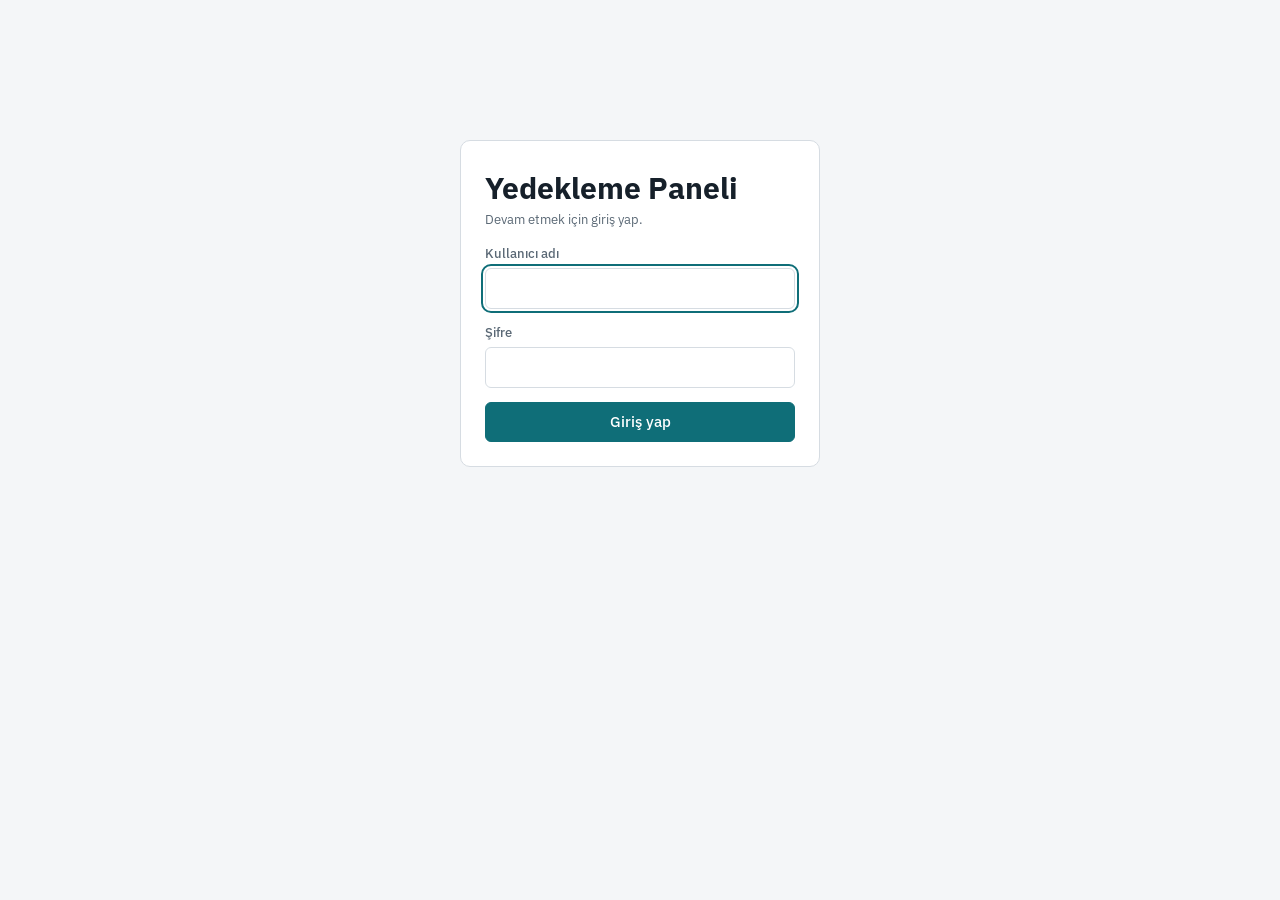
==== commit 5926197b: "Add HTTPS, panel login and remove CORS" ====
--- a/web/yedekleme-isleri.html
+++ b/web/yedekleme-isleri.html
@@ -47,6 +47,10 @@
   padding-block: 24px 48px;
 }
 .wrap { max-width: 760px; margin: 0 auto; display: flex; flex-direction: column; gap: 20px; }
+
+/* Giriş ekranı */
+.login { max-width: 360px; margin: 12vh auto 0; display: flex; flex-direction: column; gap: 14px; padding: 24px; }
+.header-actions { display: flex; align-items: center; gap: 12px; }
 h1, h2 { margin: 0; text-wrap: balance; }
 .mono { font-family: var(--font-mono); font-size: 13px; }
 .muted { color: var(--muted); }
@@ -74,7 +78,7 @@
 .field { display: flex; flex-direction: column; gap: 5px; min-width: 0; }
 .field label, .field legend { font-size: 13px; font-weight: 500; color: var(--muted); }
 .row { display: grid; grid-template-columns: repeat(2, minmax(0, 1fr)); gap: 14px; }
-input[type="text"], input[type="time"], input[type="number"], select {
+input[type="text"], input[type="password"], input[type="time"], input[type="number"], select {
   font: inherit; color: var(--fg); background: var(--surface); border: 1px solid var(--line);
   border-radius: 6px; padding: 8px 10px; min-height: 40px; width: 100%; min-width: 0;
 }
@@ -177,13 +181,33 @@
 }
 </style>
 
-<div class="wrap">
+<form class="box login" id="login-view" hidden>
+  <div>
+    <h1>Yedekleme Paneli</h1>
+    <p class="hint">Devam etmek için giriş yap.</p>
+  </div>
+  <div class="field">
+    <label for="login-user">Kullanıcı adı</label>
+    <input type="text" id="login-user" autocomplete="username" spellcheck="false">
+  </div>
+  <div class="field">
+    <label for="login-pass">Şifre</label>
+    <input type="password" id="login-pass" autocomplete="current-password">
+  </div>
+  <p class="error" id="login-error" role="alert" hidden></p>
+  <button class="btn primary" type="submit">Giriş yap</button>
+</form>
+
+<div class="wrap" id="app" hidden>
   <header>
     <div>
       <h1>Yedekleme İşleri</h1>
       <p>Kaynak, hedef ve zamanlamayı seç; değişiklikler API'ye kaydedilir.</p>
     </div>
-    <button class="add-btn" id="add-btn" type="button" aria-expanded="false" aria-controls="job-form" aria-label="Yeni yedekleme ekle">+</button>
+    <div class="header-actions">
+      <button class="btn" type="button" id="logout-btn">Çıkış</button>
+      <button class="add-btn" id="add-btn" type="button" aria-expanded="false" aria-controls="job-form" aria-label="Yeni yedekleme ekle">+</button>
+    </div>
   </header>
 
   <nav class="tabs" role="tablist">
@@ -467,7 +491,7 @@
 $("tab-logs").addEventListener("click", () => showTab("logs"));
 $("log-client").addEventListener("change", loadLogs);
 $("log-level").addEventListener("change", loadLogs);
-setInterval(() => { if (!$("logs-view").hidden) loadLogs(); }, 5000);   // sekme açıkken 5 saniyede bir yenile
+setInterval(() => { if (loggedIn && !$("logs-view").hidden) loadLogs(); }, 5000);   // sekme açıkken 5 saniyede bir yenile
 
 // ---- Geri yükleme ----
 // pCloud işlerinde API dosyaları kendisi getirir; yerel işlerde servis 5 saniye içinde gönderir.
@@ -767,11 +791,69 @@
   sel.addRange(range);
 }
 
+// ---- Giriş ----
+let loggedIn = false;
+
+// API "giriş gerekli" (401) derse giriş ekranına dön (örn. API yeniden başladıysa oturum düşer)
+const apiFetch = window.fetch.bind(window);
+window.fetch = (url, options) => apiFetch(url, options).then((response) => {
+  if (response.status === 401 && !String(url).endsWith("/login")) showLogin();
+  return response;
+});
+
+function showLogin() {
+  loggedIn = false;
+  $("app").hidden = true;
+  $("login-view").hidden = false;
+  $("login-user").focus();
+}
+
+function showApp() {
+  loggedIn = true;
+  $("login-view").hidden = true;
+  $("app").hidden = false;
+  load();
+  loadStatus();
+}
+
+$("login-view").addEventListener("submit", (e) => {
+  e.preventDefault();
+  fetch(API_URL + "/login", {
+    method: "POST",
+    headers: { "Content-Type": "application/json" },
+    body: JSON.stringify({ username: $("login-user").value, password: $("login-pass").value })
+  })
+    .then((response) => {
+      $("login-pass").value = "";
+      if (response.ok) {
+        $("login-error").hidden = true;
+        showApp();
+        return;
+      }
+      $("login-error").textContent = response.status === 401
+        ? "Kullanıcı adı ya da şifre yanlış."
+        : "Giriş yapılamadı (HTTP " + response.status + "). API bilgisayarında set_password.py çalıştırıldı mı?";
+      $("login-error").hidden = false;
+    })
+    .catch((error) => {
+      $("login-error").textContent = "API'ye ulaşılamadı: " + error.message;
+      $("login-error").hidden = false;
+    });
+});
+
+$("logout-btn").addEventListener("click", () => {
+  fetch(API_URL + "/logout", { method: "POST" }).finally(() => location.reload());
+});
+
 updateScheduleFields();
 render();
-load();
-loadStatus();
-setInterval(loadStatus, 3000);   // durum 3 saniyede bir yenilenir
+setInterval(() => { if (loggedIn) loadStatus(); }, 3000);   // durum 3 saniyede bir yenilenir
+
+// Açılışta: giriş yapılmışsa paneli, yapılmamışsa giriş ekranını göster
+fetch(API_URL + "/me")
+  .then((response) => response.json())
+  .then((me) => (me.logged_in ? showApp() : showLogin()))
+  .catch(() => showLogin());
 </script>
 </body>
 </html>
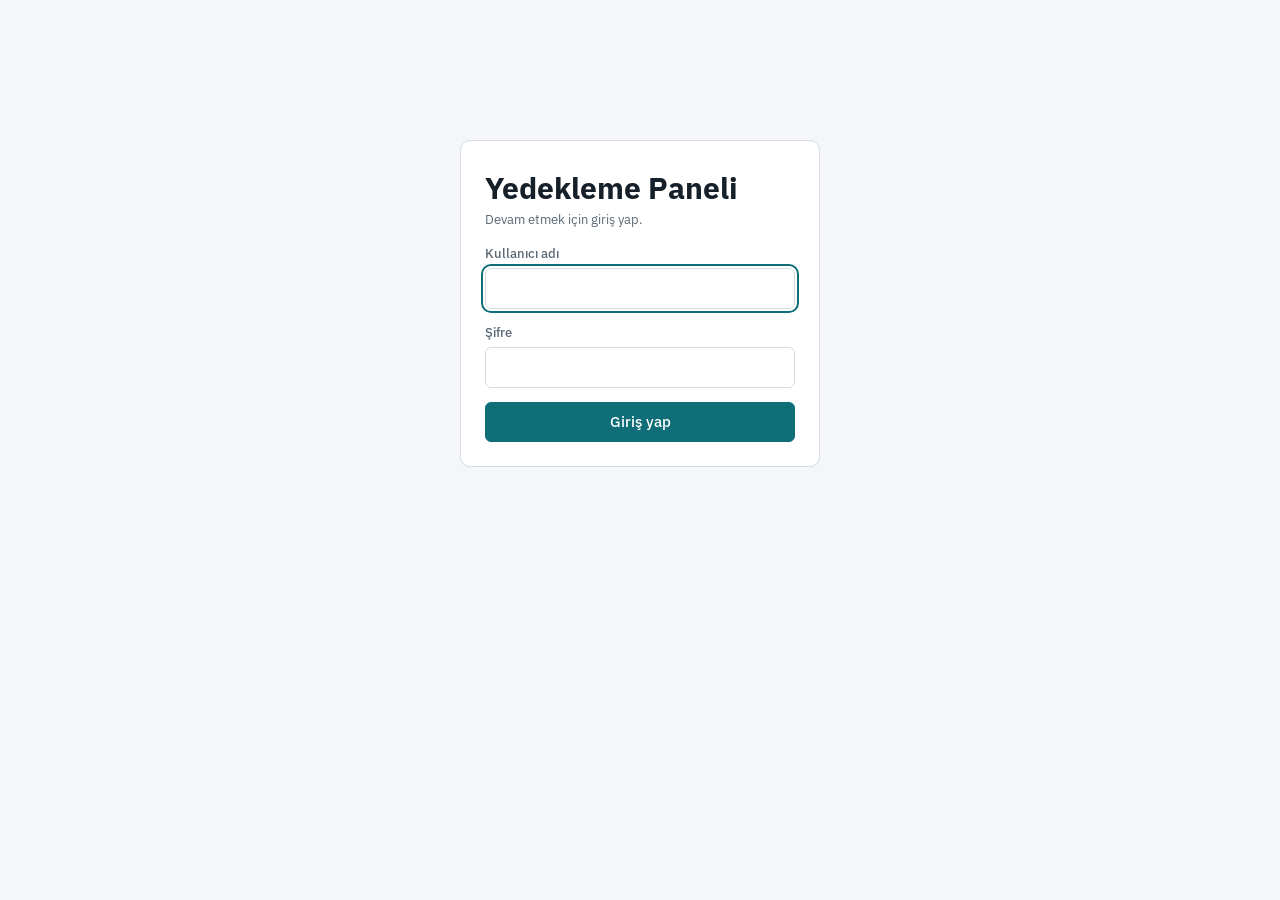
==== commit 81a2f3e0: "Add pluggable targets, Google Drive, dated folders and restore tab" ====
--- a/web/yedekleme-isleri.html
+++ b/web/yedekleme-isleri.html
@@ -78,6 +78,23 @@
 .field { display: flex; flex-direction: column; gap: 5px; min-width: 0; }
 .field label, .field legend { font-size: 13px; font-weight: 500; color: var(--muted); }
 .row { display: grid; grid-template-columns: repeat(2, minmax(0, 1fr)); gap: 14px; }
+
+/* Mod seçimi: yan yana iki düğme, seçili olan vurgulu */
+.seg { display: grid; grid-auto-flow: column; grid-auto-columns: 1fr; border: 1px solid var(--line); border-radius: 6px; overflow: hidden; }
+.seg label { cursor: pointer; }
+.seg input { position: absolute; opacity: 0; pointer-events: none; }
+.seg span { display: flex; align-items: center; justify-content: center; min-height: 40px; padding: 6px 10px; font-size: 14px; color: var(--fg); background: var(--surface); text-align: center; }
+.seg label + label span { border-left: 1px solid var(--line); }
+.seg input:checked + span { background: var(--accent); color: var(--accent-fg); font-weight: 600; }
+.seg input:focus-visible + span { outline: 2px solid var(--accent); outline-offset: -2px; }
+.seg input:disabled + span { cursor: not-allowed; opacity: .55; }
+.legend-row { display: flex; align-items: center; gap: 6px; }
+
+/* Bilgi işareti: üzerine gelince (ya da dokununca) açıklama çıkar */
+.tip { position: relative; display: inline-grid; place-items: center; width: 18px; height: 18px; border-radius: 50%; border: 1.5px solid var(--muted); color: var(--muted); background: none; font-size: 11px; font-weight: 700; line-height: 1; padding: 0; cursor: help; }
+.tip:hover, .tip:focus-visible { border-color: var(--accent); color: var(--accent); }
+.tip::after { content: attr(data-tip); position: absolute; left: 50%; bottom: calc(100% + 8px); transform: translateX(-50%); width: max-content; max-width: 280px; white-space: pre-line; text-align: left; padding: 8px 10px; border-radius: 6px; background: var(--fg); color: var(--surface); font-size: 12.5px; font-weight: 400; line-height: 1.45; box-shadow: 0 4px 14px rgba(0,0,0,.18); opacity: 0; visibility: hidden; pointer-events: none; z-index: 10; }
+.tip:hover::after, .tip:focus::after { opacity: 1; visibility: visible; }
 input[type="text"], input[type="password"], input[type="time"], input[type="number"], select {
   font: inherit; color: var(--fg); background: var(--surface); border: 1px solid var(--line);
   border-radius: 6px; padding: 8px 10px; min-height: 40px; width: 100%; min-width: 0;
@@ -103,7 +120,7 @@
 .section-head { display: flex; align-items: baseline; justify-content: space-between; gap: 10px; flex-wrap: wrap; }
 .section-head h2 { font-size: 15px; font-weight: 600; }
 .list { display: flex; flex-direction: column; }
-.job { display: grid; grid-template-columns: minmax(0, 1fr) auto auto auto auto; gap: 6px 12px; align-items: center; padding: 14px 16px; }
+.job { display: grid; grid-template-columns: minmax(0, 1fr) auto auto auto; gap: 6px 12px; align-items: center; padding: 14px 16px; }
 .job + .job { border-top: 1px solid var(--line); }
 .route { display: flex; flex-direction: column; gap: 2px; min-width: 0; }
 .route span { overflow-wrap: anywhere; }
@@ -118,13 +135,24 @@
 .edit:hover { border-color: var(--accent); color: var(--accent); }
 
 /* Geri yükleme */
-.restore-files { display: flex; flex-direction: column; max-height: 420px; overflow-y: auto; }
 .rfile { display: grid; grid-template-columns: auto minmax(0, 1fr) auto auto; gap: 4px 12px; align-items: center; padding: 8px 16px; font-size: 13px; }
 .rfile + .rfile { border-top: 1px solid var(--line); }
 .rfile .name { font-family: var(--font-mono); overflow-wrap: anywhere; min-width: 0; }
 .rfile .meta { color: var(--muted); font-size: 12px; font-variant-numeric: tabular-nums; }
 .rfile .rstate { font-size: 12px; color: var(--accent); }
 .rfile .rstate.err { color: var(--err); }
+/* Geri yükle sekmesi: iş -> tarih klasörleri -> dosyalar */
+.rjob-head { padding: 12px 16px; border-bottom: 1px solid var(--line); font-size: 13px; }
+.rjob-head .client { font-weight: 600; color: var(--accent); }
+.rjob .msg { padding: 12px 16px; margin: 0; }
+.rfolder + .rfolder { border-top: 1px solid var(--line); }
+.rf-toggle { display: flex; width: 100%; align-items: center; gap: 10px; padding: 11px 16px; border: 0; background: none; color: var(--fg); font: inherit; text-align: left; cursor: pointer; }
+.rf-toggle:hover { background: var(--surface-2); }
+.rf-toggle .arrow { display: inline-block; width: 12px; color: var(--muted); transition: transform .15s ease; }
+.rf-toggle[aria-expanded="true"] .arrow { transform: rotate(90deg); }
+.rf-toggle .fname { font-family: var(--font-mono); font-size: 14px; font-weight: 600; }
+.rf-toggle .meta { margin-left: auto; color: var(--muted); font-size: 12px; }
+.rf-files { border-top: 1px dashed var(--line); padding-left: 22px; background: var(--surface); }
 .restore-foot { display: flex; align-items: center; justify-content: space-between; gap: 12px; padding: 10px 16px; border-top: 1px solid var(--line); }
 /* Durum: son sonuç ve ilerleme */
 .job-status { grid-column: 1 / -1; display: flex; flex-direction: column; gap: 6px; font-size: 13px; color: var(--muted); }
@@ -173,7 +201,7 @@
 
 @media (max-width: 520px) {
   .row { grid-template-columns: minmax(0, 1fr); }
-  .job { grid-template-columns: minmax(0, 1fr) auto auto auto; }
+  .job { grid-template-columns: minmax(0, 1fr) auto auto; }
   .rfile { grid-template-columns: auto minmax(0, 1fr); }
   .rfile .meta, .rfile .rstate { grid-column: 2; }
   .job .route { grid-column: 1 / -1; }
@@ -213,6 +241,7 @@
   <nav class="tabs" role="tablist">
     <button class="tab" type="button" role="tab" id="tab-jobs" aria-selected="true">İşler</button>
     <button class="tab" type="button" role="tab" id="tab-logs" aria-selected="false">Loglar</button>
+    <button class="tab" type="button" role="tab" id="tab-restore" aria-selected="false">Geri yükle</button>
   </nav>
 
   <div id="jobs-view" style="display:flex;flex-direction:column;gap:20px">
@@ -240,20 +269,29 @@
       <label for="target" id="target-label">Hedef klasör</label>
       <input class="path" type="text" id="target" placeholder="D:\Yedek\Belgeler" autocomplete="off" spellcheck="false">
     </div>
-    <div class="field">
-      <label for="mode">İşlem</label>
-      <select id="mode">
-        <option value="copy">Kopyala (kaynaktaki dosyalar kalır)</option>
-        <option value="move">Taşı (dosyalar hedefe alınınca kaynaktan silinir)</option>
-      </select>
-    </div>
-    <div class="field">
-      <label for="compression">Sıkıştırma</label>
-      <select id="compression">
-        <option value="none">Zipsiz (dosyalar olduğu gibi)</option>
-        <option value="zip">Zip'li (zip olmayan her dosya ziplenir, .zip dosyalar olduğu gibi)</option>
-      </select>
-    </div>
+    <div class="row">
+      <fieldset class="field">
+        <div class="legend-row"><legend>Yedek türü</legend><button class="tip" type="button" aria-label="Yedek türü hakkında" data-tip="Her çalışma hedefte tarih-saat adlı yeni bir klasöre yazılır (örn. 2026-11-23_02-00-00).&#10;Full: kaynaktaki bütün dosyalar o klasöre kopyalanır.&#10;Incremental: sadece daha önce yedeklenmemiş (yeni ya da değişmiş) dosyalar kopyalanır; kopyalanacak dosya yoksa klasör oluşmaz. Taşı ile birlikte seçilirse, daha önce yedeklenmiş dosyalar kopyalanmaz; önceki yedekteki kopya doğrulanıp kaynaktan silinir.">!</button></div>
+        <div class="seg" role="radiogroup" aria-label="Yedek türü">
+          <label><input type="radio" name="backup-type" value="full" checked><span>Full</span></label>
+          <label><input type="radio" name="backup-type" value="incremental"><span>Incremental</span></label>
+        </div>
+      </fieldset>
+      <fieldset class="field">
+        <div class="legend-row"><legend>İşlem</legend><button class="tip" type="button" aria-label="İşlem hakkında" data-tip="Kopyala: dosyalar hedefe kopyalanır, kaynakta kalır.&#10;Taşı: dosyalar hedefe kopyalanıp doğrulandıktan sonra kaynaktan silinir.">!</button></div>
+        <div class="seg" role="radiogroup" aria-label="İşlem">
+          <label><input type="radio" name="mode" value="copy" checked><span>Kopyala</span></label>
+          <label><input type="radio" name="mode" value="move"><span>Taşı</span></label>
+        </div>
+      </fieldset>
+    </div>
+    <fieldset class="field">
+      <div class="legend-row"><legend>Sıkıştırma</legend><button class="tip" type="button" aria-label="Sıkıştırma hakkında" data-tip="Zipsiz: dosyalar olduğu gibi aktarılır.&#10;Zip'li: zip olmayan her dosya ayrı ayrı ziplenir (a.txt → a.txt.zip); .zip dosyalar olduğu gibi aktarılır.">!</button></div>
+      <div class="seg" role="radiogroup" aria-label="Sıkıştırma">
+        <label><input type="radio" name="compression" value="none" checked><span>Zipsiz</span></label>
+        <label><input type="radio" name="compression" value="zip"><span>Zip'li</span></label>
+      </div>
+    </fieldset>
 
     <div class="row">
       <div class="field">
@@ -296,19 +334,6 @@
   </section>
   <div class="box list" id="list"></div>
 
-  <div class="box" id="restore" hidden>
-    <div class="code-head">
-      <span><b>Geri yükle</b> <span class="mono" id="restore-job"></span></span>
-      <button class="btn" type="button" id="restore-close">Kapat</button>
-    </div>
-    <p class="hint" id="restore-msg" style="padding:10px 16px"></p>
-    <div class="restore-files" id="restore-files"></div>
-    <div class="restore-foot" id="restore-foot" hidden>
-      <label class="hint"><input type="checkbox" id="restore-all"> Tümünü seç</label>
-      <button class="btn primary" type="button" id="restore-download">Seçilenleri indir</button>
-    </div>
-  </div>
-
   <div class="box">
     <div class="code-head">
       <span class="mono">config.json</span>
@@ -342,12 +367,28 @@
     <div class="box logs" id="logs"></div>
     <p class="hint">En yeni 500 satır gösterilir, 5 saniyede bir yenilenir. API son 30 günün loglarını tutar.</p>
   </div>
+
+  <div id="restore-view" hidden style="display:flex;flex-direction:column;gap:16px">
+    <div class="filters">
+      <div class="field">
+        <label for="restore-client">Makine</label>
+        <select id="restore-client"><option value="">Makine seç</option></select>
+      </div>
+    </div>
+    <div id="restore-jobs" style="display:flex;flex-direction:column;gap:16px"></div>
+    <div class="box restore-foot" id="restore-foot" hidden>
+      <span class="hint" id="restore-count">0 dosya seçili</span>
+      <button class="btn primary" type="button" id="restore-download">Seçilenleri indir</button>
+    </div>
+  </div>
 </div>
 
 <script>
 const DAYS = ["pzt", "sal", "car", "per", "cum", "cmt", "paz"];
 const DAY_LABELS = ["Pzt", "Sal", "Çar", "Per", "Cum", "Cmt", "Paz"];
 const TARGET_TYPES = { local: "Yerel", pcloud: "pCloud", gdrive: "Google Drive" };
+// Hedef türünün görünen adı; listede adı olmayan (yeni eklenmiş) bir tür kendi adıyla görünür
+const typeLabel = (type) => TARGET_TYPES[type || "local"] || type;
 const MODES = { copy: "Kopyala", move: "Taşı" };
 const API_URL = "";   // arayüz API'nin içinden açılıyor; istekler aynı adrese gidiyor
 
@@ -478,25 +519,28 @@
 }
 
 function showTab(name) {
-  const logs = name === "logs";
-  $("jobs-view").hidden = logs;
-  $("logs-view").hidden = !logs;
-  $("tab-jobs").setAttribute("aria-selected", String(!logs));
-  $("tab-logs").setAttribute("aria-selected", String(logs));
-  addBtn.hidden = logs;   // + butonu sadece İşler sekmesinde
-  if (logs) { updateLogClients(); loadLogs(); }
+  ["jobs", "logs", "restore"].forEach((tab) => {
+    $(tab + "-view").hidden = tab !== name;
+    $("tab-" + tab).setAttribute("aria-selected", String(tab === name));
+  });
+  addBtn.hidden = name !== "jobs";   // + butonu sadece İşler sekmesinde
+  if (name === "logs") { updateLogClients(); loadLogs(); }
+  if (name === "restore") updateRestoreClients();
 }
 
 $("tab-jobs").addEventListener("click", () => showTab("jobs"));
 $("tab-logs").addEventListener("click", () => showTab("logs"));
+$("tab-restore").addEventListener("click", () => showTab("restore"));
 $("log-client").addEventListener("change", loadLogs);
 $("log-level").addEventListener("change", loadLogs);
 setInterval(() => { if (loggedIn && !$("logs-view").hidden) loadLogs(); }, 5000);   // sekme açıkken 5 saniyede bir yenile
 
 // ---- Geri yükleme ----
-// pCloud işlerinde API dosyaları kendisi getirir; yerel işlerde servis 5 saniye içinde gönderir.
-let restoreJob = null;
-let restoreRun = 0;   // pencere kapatılıp başka iş açılırsa eski isteklerin cevapları yok sayılsın
+// Makine seçilir; o makinenin her işi için hedefteki tarih klasörleri listelenir, klasör açılınca dosyaları görünür.
+// Hedef türü ne olursa olsun liste ve dosyalar servisten gelir (servis 5 saniyede bir sorar).
+let restoreRun = 0;      // başka makine seçilirse eski isteklerin cevapları yok sayılsın
+let restoreJobs = [];    // seçili makinenin işleri (indirmede hangi işe ait olduğu buradan bulunur)
+const FOLDER_RE = /^\d{4}-\d{2}-\d{2}_\d{2}-\d{2}-\d{2}$/;   // servisin oluşturduğu tarih klasörü adı
 
 function sizeText(bytes) {
   if (bytes < 1024) return bytes + " B";
@@ -525,46 +569,87 @@
   });
 }
 
-function openRestore(i) {
-  const job = jobs[i];
+// Makine listesi: işi olan makineler
+function updateRestoreClients() {
+  const names = [...new Set(jobs.map((j) => j.client_id))].sort();
+  const select = $("restore-client");
+  const current = select.value;
+  select.innerHTML = `<option value="">Makine seç</option>` + names.map((n) => `<option value="${esc(n)}">${esc(n)}</option>`).join("");
+  select.value = names.includes(current) ? current : "";
+}
+
+// Dosyaları tarih klasörlerine ayır: "2026-11-23_02-00-00/alt/a.txt" -> klasör "2026-11-23_02-00-00", ad "alt/a.txt"
+function groupByFolder(files) {
+  const groups = {};
+  files.forEach((f) => {
+    const slash = f.path.indexOf("/");
+    const first = slash > 0 ? f.path.slice(0, slash) : "";
+    const folder = FOLDER_RE.test(first) ? first : "";   // tarih klasörü dışındakiler: eski yedekler
+    const name = folder ? f.path.slice(slash + 1) : f.path;
+    (groups[folder] = groups[folder] || []).push({ ...f, name });
+  });
+  // En yeni klasör en üstte; klasörsüz eski yedekler en altta
+  return Object.keys(groups).sort((a, b) => (a === "" ? 1 : b === "" ? -1 : b.localeCompare(a)))
+    .map((folder) => ({ folder, files: groups[folder].sort((x, y) => x.name.localeCompare(y.name)) }));
+}
+
+function loadRestore() {
   const run = ++restoreRun;
-  restoreJob = { client_id: job.client_id, source: job.source, target: job.target };
-  $("restore").hidden = false;
-  $("restore-job").textContent = job.client_id + " · " + TARGET_TYPES[job.target_type || "local"] + " · " + job.target;
-  $("restore-files").innerHTML = "";
+  const client = $("restore-client").value;
+  restoreJobs = jobs.filter((j) => j.client_id === client);
   $("restore-foot").hidden = true;
-  $("restore-all").checked = false;
-  $("restore-msg").textContent = (job.target_type === "pcloud")
-    ? "Dosyalar pCloud'dan listeleniyor…"
-    : "Dosya listesi servisten isteniyor (servis 5 saniye içinde gönderir)…";
-  $("restore").scrollIntoView({ behavior: "smooth", block: "nearest" });
-
-  postJson("/restore/list", restoreJob)
-    .then((r) => waitRequest(r.id, run))
-    .then((r) => {
-      if (r.status === "error") throw new Error(r.error);
-      const files = r.files.sort((a, b) => a.path.localeCompare(b.path));
-      $("restore-msg").textContent = files.length ? files.length + " dosya. İndirmek istediklerini seç." : "Hedefte dosya yok.";
-      $("restore-files").innerHTML = files.map((f, n) => `
-        <label class="rfile">
-          <input type="checkbox" data-path="${esc(f.path)}">
-          <span class="name">${esc(f.path)}</span>
-          <span class="meta">${sizeText(f.size)} · ${esc(timeText(f.modified))}</span>
-          <span class="rstate" id="rstate-${n}"></span>
-        </label>`).join("");
-      $("restore-foot").hidden = !files.length;
-    })
-    .catch((error) => {
-      if (error.message === "cancelled") return;
-      $("restore-msg").textContent = "Liste alınamadı: " + error.message;
-    });
+  updateRestoreCount();
+  $("restore-jobs").innerHTML = restoreJobs.map((j, n) => `
+    <div class="box rjob" id="rjob-${n}">
+      <div class="rjob-head mono"><span class="client">${esc(j.source)}</span> → ${typeLabel(j.target_type)} · ${esc(j.target)}</div>
+      <p class="hint msg">Dosya listesi servisten isteniyor (servis 5 saniye içinde gönderir)…</p>
+    </div>`).join("");
+
+  restoreJobs.forEach((j, n) => {
+    const box = $("rjob-" + n);
+    postJson("/restore/list", { client_id: j.client_id, source: j.source, target: j.target })
+      .then((r) => waitRequest(r.id, run))
+      .then((r) => {
+        if (r.status === "error") throw new Error(r.error);
+        const groups = groupByFolder(r.files);
+        if (!groups.length) { box.querySelector(".msg").textContent = "Hedefte dosya yok."; return; }
+        box.querySelector(".msg").remove();
+        box.insertAdjacentHTML("beforeend", groups.map((g) => `
+          <div class="rfolder">
+            <button class="rf-toggle" type="button" aria-expanded="false">
+              <span class="arrow">▸</span>
+              <span class="fname">${g.folder ? esc(g.folder) : "Klasörsüz (eski yedekler)"}</span>
+              <span class="meta">${g.files.length} dosya</span>
+            </button>
+            <div class="rf-files" hidden>${g.files.map((f) => `
+              <label class="rfile">
+                <input type="checkbox" data-job="${n}" data-path="${esc(f.path)}">
+                <span class="name">${esc(f.name)}</span>
+                <span class="meta">${sizeText(f.size)} · ${esc(timeText(f.modified))}</span>
+                <span class="rstate"></span>
+              </label>`).join("")}
+            </div>
+          </div>`).join(""));
+        $("restore-foot").hidden = false;
+      })
+      .catch((error) => {
+        if (error.message === "cancelled") return;
+        box.querySelector(".msg").textContent = "Liste alınamadı: " + error.message;
+      });
+  });
+}
+
+function updateRestoreCount() {
+  const count = $("restore-jobs").querySelectorAll("input:checked").length;
+  $("restore-count").textContent = count + " dosya seçili";
 }
 
 function downloadOne(box, run) {
+  const job = restoreJobs[Number(box.dataset.job)];
   const state = box.closest(".rfile").querySelector(".rstate");
   state.classList.remove("err");
   state.textContent = "Hazırlanıyor…";
-  postJson("/restore/file", { ...restoreJob, path: box.dataset.path })
+  postJson("/restore/file", { client_id: job.client_id, source: job.source, target: job.target, path: box.dataset.path })
     .then((r) => waitRequest(r.id, run))
     .then((r) => {
       if (r.status === "error") throw new Error(r.error);
@@ -584,17 +669,18 @@
     });
 }
 
+$("restore-client").addEventListener("change", loadRestore);
+$("restore-jobs").addEventListener("click", (e) => {
+  const toggle = e.target.closest(".rf-toggle");
+  if (!toggle) return;
+  const open = toggle.getAttribute("aria-expanded") !== "true";
+  toggle.setAttribute("aria-expanded", String(open));
+  toggle.nextElementSibling.hidden = !open;   // klasörün dosyalarını aç / kapat
+});
+$("restore-jobs").addEventListener("change", updateRestoreCount);
 $("restore-download").addEventListener("click", () => {
   const run = restoreRun;
-  $("restore-files").querySelectorAll("input:checked").forEach((box) => downloadOne(box, run));
-});
-$("restore-all").addEventListener("change", (e) => {
-  $("restore-files").querySelectorAll("input").forEach((box) => { box.checked = e.target.checked; });
-});
-$("restore-close").addEventListener("click", () => {
-  restoreRun++;
-  restoreJob = null;
-  $("restore").hidden = true;
+  $("restore-jobs").querySelectorAll("input:checked").forEach((box) => downloadOne(box, run));
 });
 
 function showApiError(message) {
@@ -623,6 +709,15 @@
   $("target-label").textContent = cloud ? "Buluttaki klasör" : "Hedef klasör";
   $("target").placeholder = cloud ? "backup-project/" + ($("client").value.trim() || "makine-adi") : "D:\\Yedek\\Belgeler";
 }
+
+// Mod düğmeleri: seçili değeri oku / bir değeri seç
+function getSeg(name) {
+  return form.querySelector(`input[name="${name}"]:checked`).value;
+}
+function setSeg(name, value) {
+  form.querySelector(`input[name="${name}"][value="${value}"]`).checked = true;
+}
+
 
 function updateScheduleFields() {
   const type = $("type").value;
@@ -677,8 +772,9 @@
     target_type: $("target-type").value,
     target: $("target").value.trim(),
     schedule,
-    mode: $("mode").value,
-    compression: $("compression").value
+    mode: getSeg("mode"),
+    compression: getSeg("compression"),
+    backup_type: getSeg("backup-type")
   };
 }
 
@@ -687,9 +783,8 @@
   $("list").innerHTML = jobs.length
     ? jobs.map((j, i) => `
       <div class="job">
-        <div class="route mono"><span class="client">${esc(j.client_id)}</span><span>${esc(j.source)}</span><span class="to"><span class="type">${MODES[j.mode || "copy"]}${(j.compression || "none") === "zip" ? " · Zip" : ""} · ${TARGET_TYPES[j.target_type || "local"]}</span>${esc(j.target)}</span></div>
+        <div class="route mono"><span class="client">${esc(j.client_id)}</span><span>${esc(j.source)}</span><span class="to"><span class="type">${MODES[j.mode || "copy"]}${(j.compression || "none") === "zip" ? " · Zip" : ""} · ${(j.backup_type || "full") === "incremental" ? "Incremental" : "Full"} · ${typeLabel(j.target_type)}</span>${esc(j.target)}</span></div>
         <span class="chip">${esc(scheduleText(j.schedule))}</span>
-        <button class="edit restore-btn" type="button" data-i="${i}">Geri yükle</button>
         <button class="edit" type="button" data-i="${i}">Düzenle</button>
         <button class="del" type="button" data-i="${i}" aria-label="${esc(j.source)} işini sil">×</button>
         ${statusHtml(j)}
@@ -704,8 +799,9 @@
   $("source").value = job.source;
   $("target-type").value = job.target_type || "local";
   $("target").value = job.target;
-  $("mode").value = job.mode || "copy";
-  $("compression").value = job.compression || "none";
+  setSeg("mode", job.mode || "copy");
+  setSeg("compression", job.compression || "none");
+  setSeg("backup-type", job.backup_type || "full");
   updateTargetField();
   $("type").value = job.schedule.type;
   if (job.schedule.time) $("time").value = job.schedule.time;
@@ -755,11 +851,6 @@
 });
 
 $("list").addEventListener("click", (e) => {
-  const restoreBtn = e.target.closest(".restore-btn");
-  if (restoreBtn) {
-    openRestore(Number(restoreBtn.dataset.i));
-    return;
-  }
   const editBtn = e.target.closest(".edit");
   if (editBtn) {
     openForm(true, Number(editBtn.dataset.i));
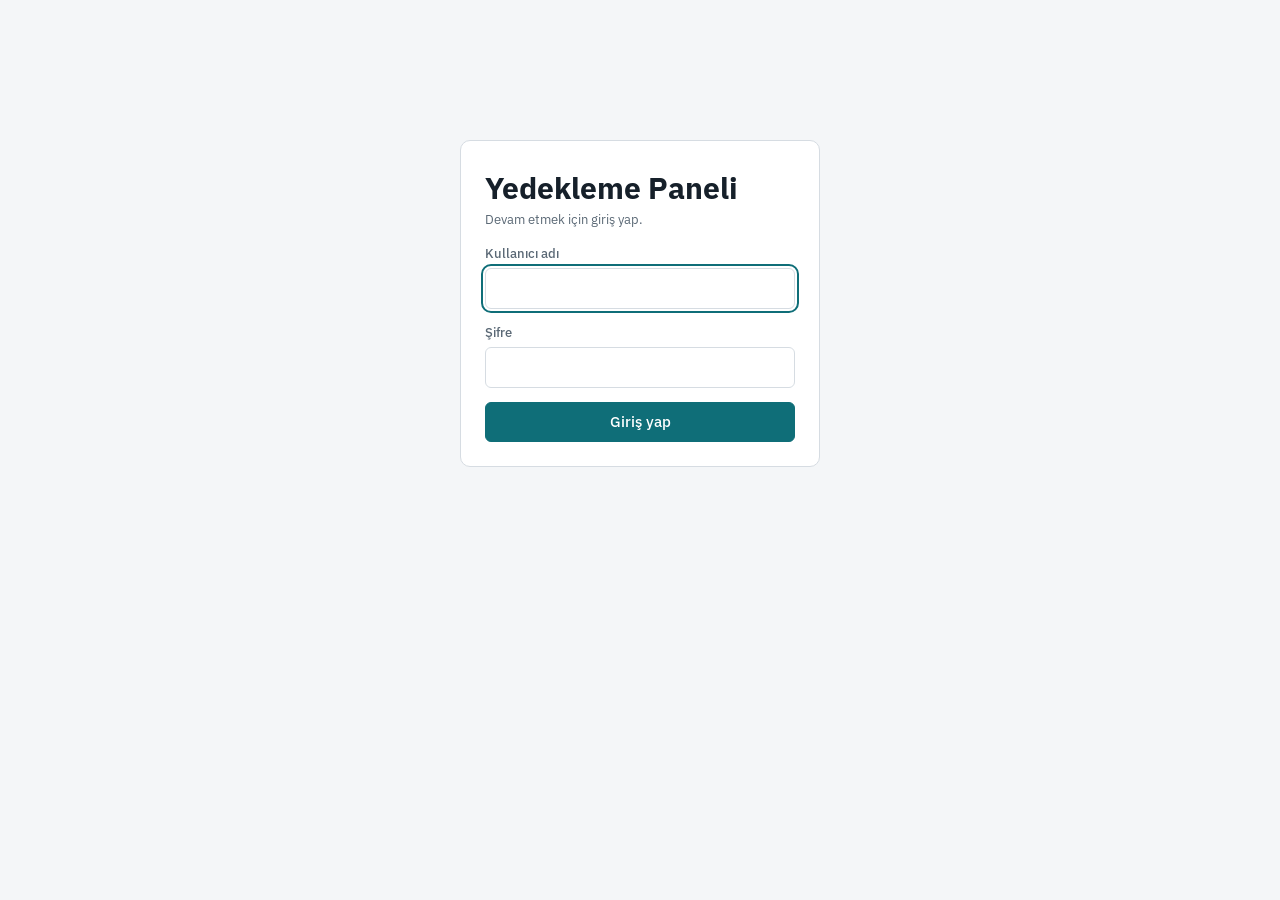
==== commit 300ab297: "Add machine identity, accounts, pairing, email notifications and password change" ====
--- a/web/yedekleme-isleri.html
+++ b/web/yedekleme-isleri.html
@@ -95,7 +95,7 @@
 .tip:hover, .tip:focus-visible { border-color: var(--accent); color: var(--accent); }
 .tip::after { content: attr(data-tip); position: absolute; left: 50%; bottom: calc(100% + 8px); transform: translateX(-50%); width: max-content; max-width: 280px; white-space: pre-line; text-align: left; padding: 8px 10px; border-radius: 6px; background: var(--fg); color: var(--surface); font-size: 12.5px; font-weight: 400; line-height: 1.45; box-shadow: 0 4px 14px rgba(0,0,0,.18); opacity: 0; visibility: hidden; pointer-events: none; z-index: 10; }
 .tip:hover::after, .tip:focus::after { opacity: 1; visibility: visible; }
-input[type="text"], input[type="password"], input[type="time"], input[type="number"], select {
+input[type="text"], input[type="password"], input[type="email"], input[type="time"], input[type="number"], select {
   font: inherit; color: var(--fg); background: var(--surface); border: 1px solid var(--line);
   border-radius: 6px; padding: 8px 10px; min-height: 40px; width: 100%; min-width: 0;
 }
@@ -133,6 +133,15 @@
 .del:hover { color: var(--err); background: var(--err-soft); }
 .edit { border: 1px solid var(--line); background: var(--surface); color: var(--fg); font-size: 13px; padding: 4px 10px; border-radius: 6px; }
 .edit:hover { border-color: var(--accent); color: var(--accent); }
+
+/* Makineler sekmesi */
+.mrow { display: flex; align-items: center; gap: 12px; padding: 12px 16px; }
+.mrow + .mrow { border-top: 1px solid var(--line); }
+.mrow .name { flex: 1; min-width: 0; overflow-wrap: anywhere; font-weight: 500; }
+.trash { border: 0; background: none; color: var(--muted); padding: 6px; border-radius: 6px; display: inline-flex; }
+.trash:hover { color: var(--err); background: var(--err-soft); }
+.pair-form { display: flex; flex-direction: column; gap: 12px; padding: 16px; }
+.ok-msg { margin: 0; padding: 8px 12px; border-radius: 6px; background: var(--accent-soft); color: var(--accent); font-size: 14px; }
 
 /* Geri yükleme */
 .rfile { display: grid; grid-template-columns: auto minmax(0, 1fr) auto auto; gap: 4px 12px; align-items: center; padding: 8px 16px; font-size: 13px; }
@@ -242,6 +251,8 @@
     <button class="tab" type="button" role="tab" id="tab-jobs" aria-selected="true">İşler</button>
     <button class="tab" type="button" role="tab" id="tab-logs" aria-selected="false">Loglar</button>
     <button class="tab" type="button" role="tab" id="tab-restore" aria-selected="false">Geri yükle</button>
+    <button class="tab" type="button" role="tab" id="tab-machines" aria-selected="false">Makineler</button>
+    <button class="tab" type="button" role="tab" id="tab-settings" aria-selected="false">Ayarlar</button>
   </nav>
 
   <div id="jobs-view" style="display:flex;flex-direction:column;gap:20px">
@@ -250,8 +261,8 @@
     <h2 id="form-title">Yeni yedekleme</h2>
 
     <div class="field">
-      <label for="client">Makine</label>
-      <input type="text" id="client" placeholder="windows-pc" autocomplete="off" spellcheck="false">
+      <label for="machine">Makine</label>
+      <select id="machine"><option value="">Makine seç</option></select>
     </div>
     <div class="field">
       <label for="source">Kaynak klasör</label>
@@ -381,6 +392,62 @@
       <button class="btn primary" type="button" id="restore-download">Seçilenleri indir</button>
     </div>
   </div>
+
+  <div id="machines-view" hidden style="display:flex;flex-direction:column;gap:16px">
+    <form class="box pair-form" id="pair-form" novalidate>
+      <h2 style="font-size:15px;font-weight:600">Makine ekle</h2>
+      <div class="filters">
+        <div class="field">
+          <label for="pair-code">Eşleştirme kodu</label>
+          <input type="text" id="pair-code" class="path" placeholder="K7P2-9XQM" autocomplete="off" spellcheck="false">
+        </div>
+        <div class="field">
+          <label for="pair-name">Makine adı</label>
+          <input type="text" id="pair-name" placeholder="muhasebe-pc" autocomplete="off" spellcheck="false">
+        </div>
+      </div>
+      <p class="hint">Kod, makinedeki servis klasöründe <span class="mono">pairing_code.txt</span> dosyasında yazar. 24 saat geçerlidir.</p>
+      <p class="error" id="pair-error" role="alert" hidden></p>
+      <p class="ok-msg" id="pair-ok" role="status" hidden></p>
+      <div class="actions"><button class="btn primary" type="submit">Makine ekle</button></div>
+    </form>
+    <p class="error" id="machine-error" role="alert" hidden></p>
+    <div class="box list" id="machine-list"></div>
+  </div>
+
+  <div id="settings-view" hidden style="display:flex;flex-direction:column;gap:16px">
+    <form class="box pair-form" id="email-form" novalidate>
+      <h2 style="font-size:15px;font-weight:600">Bildirim e-postası</h2>
+      <div class="field">
+        <label for="email">E-posta adresi</label>
+        <input type="email" id="email" placeholder="ornek@sirket.com" autocomplete="email" spellcheck="false">
+      </div>
+      <p class="hint">Sorunlar (yedekleme başarısız, makine ulaşılamıyor, hedef disk dolu...) ve düzelmeleri bu adrese bildirilir. Boş bırakılırsa mail gönderilmez.</p>
+      <p class="error" id="email-error" role="alert" hidden></p>
+      <p class="ok-msg" id="email-ok" role="status" hidden></p>
+      <div class="actions"><button class="btn primary" type="submit">Kaydet</button></div>
+    </form>
+
+    <form class="box pair-form" id="password-form" novalidate>
+      <h2 style="font-size:15px;font-weight:600">Şifre değiştir</h2>
+      <div class="field">
+        <label for="pw-current">Mevcut şifre</label>
+        <input type="password" id="pw-current" autocomplete="current-password">
+      </div>
+      <div class="field">
+        <label for="pw-new">Yeni şifre</label>
+        <input type="password" id="pw-new" autocomplete="new-password">
+      </div>
+      <div class="field">
+        <label for="pw-new2">Yeni şifre (tekrar)</label>
+        <input type="password" id="pw-new2" autocomplete="new-password">
+      </div>
+      <p class="hint">Yeni şifre en az 8 karakter olmalı. Şifre değişince diğer cihazlardaki açık oturumlar kapanır.</p>
+      <p class="error" id="pw-error" role="alert" hidden></p>
+      <p class="ok-msg" id="pw-ok" role="status" hidden></p>
+      <div class="actions"><button class="btn primary" type="submit">Şifreyi değiştir</button></div>
+    </form>
+  </div>
 </div>
 
 <script>
@@ -397,7 +464,8 @@
 const addBtn = $("add-btn");
 
 let jobs = [];
-let statuses = {};      // client_id -> makinenin API'ye son gönderdiği durum
+let machines = {};      // makine id'si -> makine adı (API'ye kayıtlı makineler)
+let statuses = {};      // makine id'si -> makinenin API'ye son gönderdiği durum
 let editIndex = null;   // düzenlenen işin sırası; yeni iş eklenirken null
 
 // İşleri API'den al
@@ -409,6 +477,32 @@
     })
     .then((data) => { jobs = data; render(); })
     .catch((error) => showApiError("İşler alınamadı. " + error.message));
+}
+
+// Kayıtlı makineleri API'den al; formdaki makine listesini yenile
+function loadMachines() {
+  return fetch(API_URL + "/machines")
+    .then((response) => {
+      if (!response.ok) throw new Error("API hata döndürdü: HTTP " + response.status);
+      return response.json();
+    })
+    .then((data) => {
+      machines = {};
+      data.forEach((m) => { machines[m.id] = m.name; });
+      const select = $("machine");
+      const current = select.value;
+      select.innerHTML = `<option value="">Makine seç</option>` +
+        data.map((m) => `<option value="${esc(m.id)}">${esc(m.name)}</option>`).join("");
+      select.value = current in machines ? current : "";
+      render();
+      renderMachines(data);
+    })
+    .catch((error) => showApiError("Makineler alınamadı. " + error.message));
+}
+
+// Ekranda makinenin id'si yerine adı görünür (adı bilinmiyorsa id)
+function machineName(id) {
+  return machines[id] || id;
 }
 
 // İşlerin son halini API'ye gönder
@@ -437,7 +531,7 @@
     })
     .then((data) => {
       statuses = {};
-      data.forEach((row) => { statuses[row.client_id] = row; });
+      data.forEach((row) => { statuses[row.machine_id] = row; });
       render();
     })
     .catch(() => {});   // durum alınamazsa liste eskisi gibi görünür; hata kutusu işler içindir
@@ -454,7 +548,7 @@
 
 // Bir işin durumunu (son sonuç, ilerleme) gösteren HTML
 function statusHtml(j) {
-  const row = statuses[j.client_id];
+  const row = statuses[j.machine_id];
   const s = row && row.status.jobs.find((x) => x.source === j.source && x.target === j.target);
   if (!s) return `<div class="job-status">Durum bilgisi yok</div>`;
 
@@ -485,7 +579,7 @@
 // ---- Loglar sekmesi ----
 function loadLogs() {
   const params = new URLSearchParams();
-  if ($("log-client").value) params.set("client_id", $("log-client").value);
+  if ($("log-client").value) params.set("machine_id", $("log-client").value);
   if ($("log-level").value) params.set("level", $("log-level").value);
   fetch(API_URL + "/logs?" + params)
     .then((response) => {
@@ -497,7 +591,7 @@
       $("logs").innerHTML = rows.length ? rows.map((r) => `
         <div class="log">
           <time>${esc(timeText(r.time))}</time>
-          <span class="client">${esc(r.client_id)}</span>
+          <span class="client">${esc(r.machine_name || r.machine_id)}</span>
           <span class="lvl ${esc(r.level)}">${esc(r.level)}</span>
           <div class="msg">${esc(r.message)}${r.error ? `<details><summary>Hata ayrıntısı</summary><pre>${esc(r.error)}</pre></details>` : ""}</div>
         </div>`).join("")
@@ -509,28 +603,175 @@
     });
 }
 
-// Makine filtresindeki seçenekler: işlerde ve durumlarda geçen makine adları
+// Seçeneklerin değeri makine id'si, görünen yazısı makine adı; ada göre sıralı
+function machineOptions(ids) {
+  return ids.sort((a, b) => machineName(a).localeCompare(machineName(b)))
+    .map((id) => `<option value="${esc(id)}">${esc(machineName(id))}</option>`).join("");
+}
+
+// Makine filtresindeki seçenekler: işlerde ve durumlarda geçen makineler
 function updateLogClients() {
-  const names = [...new Set([...jobs.map((j) => j.client_id), ...Object.keys(statuses)])].sort();
+  const ids = [...new Set([...jobs.map((j) => j.machine_id), ...Object.keys(statuses)])];
   const select = $("log-client");
   const current = select.value;
-  select.innerHTML = `<option value="">Tümü</option>` + names.map((n) => `<option value="${esc(n)}">${esc(n)}</option>`).join("");
-  select.value = names.includes(current) ? current : "";
+  select.innerHTML = `<option value="">Tümü</option>` + machineOptions(ids);
+  select.value = ids.includes(current) ? current : "";
 }
 
 function showTab(name) {
-  ["jobs", "logs", "restore"].forEach((tab) => {
+  ["jobs", "logs", "restore", "machines", "settings"].forEach((tab) => {
     $(tab + "-view").hidden = tab !== name;
     $("tab-" + tab).setAttribute("aria-selected", String(tab === name));
   });
   addBtn.hidden = name !== "jobs";   // + butonu sadece İşler sekmesinde
   if (name === "logs") { updateLogClients(); loadLogs(); }
   if (name === "restore") updateRestoreClients();
+  if (name === "machines") loadMachines();
+  if (name === "settings") loadAccount();
 }
 
 $("tab-jobs").addEventListener("click", () => showTab("jobs"));
 $("tab-logs").addEventListener("click", () => showTab("logs"));
 $("tab-restore").addEventListener("click", () => showTab("restore"));
+$("tab-machines").addEventListener("click", () => showTab("machines"));
+$("tab-settings").addEventListener("click", () => showTab("settings"));
+
+// ---- Ayarlar ----
+$("password-form").addEventListener("submit", (e) => {
+  e.preventDefault();
+  $("pw-error").hidden = true;
+  $("pw-ok").hidden = true;
+  const current = $("pw-current").value;
+  const next = $("pw-new").value;
+  const fail = (text) => { $("pw-error").textContent = text; $("pw-error").hidden = false; };
+  if (!current || !next) return fail("Mevcut ve yeni şifreyi yaz.");
+  if (next.length < 8) return fail("Yeni şifre en az 8 karakter olmalı.");
+  if (next !== $("pw-new2").value) return fail("Yeni şifreler aynı değil.");
+  fetch(API_URL + "/account/password", {
+    method: "PUT",
+    headers: { "Content-Type": "application/json" },
+    body: JSON.stringify({ current, new: next })
+  }).then((response) => response.json().then((data) => {
+    if (response.ok) {
+      $("password-form").reset();
+      $("pw-ok").textContent = "Şifre değiştirildi.";
+      $("pw-ok").hidden = false;
+    } else if (data.detail === "current password is wrong") {
+      fail("Mevcut şifre yanlış.");
+    } else if (response.status === 429) {
+      fail("Çok fazla yanlış deneme yapıldı. 10 dakika sonra tekrar dene.");
+    } else {
+      fail("Şifre değiştirilemedi (HTTP " + response.status + ").");
+    }
+  }));
+});
+
+function loadAccount() {
+  $("email-error").hidden = true;
+  $("email-ok").hidden = true;
+  apiJson("/account")
+    .then((account) => { $("email").value = account.email; })
+    .catch((error) => { $("email-error").textContent = "Ayarlar alınamadı. " + error.message; $("email-error").hidden = false; });
+}
+
+$("email-form").addEventListener("submit", (e) => {
+  e.preventDefault();
+  $("email-error").hidden = true;
+  $("email-ok").hidden = true;
+  const email = $("email").value.trim();
+  if (email && !email.includes("@")) {
+    $("email-error").textContent = "Geçerli bir e-posta adresi yaz.";
+    $("email-error").hidden = false;
+    return;
+  }
+  machineRequest("PUT", "/account/email", { email }).then((status) => {
+    if (status === 200) {
+      $("email-ok").textContent = email ? "Kaydedildi. Bildirimler " + email + " adresine gidecek." : "Kaydedildi. Mail gönderilmeyecek.";
+      $("email-ok").hidden = false;
+    } else {
+      $("email-error").textContent = "Kaydedilemedi (HTTP " + status + ").";
+      $("email-error").hidden = false;
+    }
+  });
+});
+
+// ---- Makineler ----
+// Makine eklemek: makinedeki pairing_code.txt'deki kod + bir ad girilir. Aynı hesapta aynı ad olamaz.
+// İstek sonucu HTTP koduyla döner: hata mesajı koda göre seçilir.
+function machineRequest(method, url, body) {
+  return fetch(API_URL + url, {
+    method,
+    headers: { "Content-Type": "application/json" },
+    body: body === undefined ? undefined : JSON.stringify(body)
+  }).then((response) => response.status);
+}
+
+const MACHINE_ERRORS = {
+  400: "Kod yanlış ya da süresi dolmuş.",
+  409: "Bu hesapta bu adda bir makine zaten var.",
+  429: "Çok fazla yanlış kod girildi. 10 dakika sonra tekrar dene."
+};
+
+function renderMachines(list) {
+  $("machine-list").innerHTML = list.length
+    ? list.map((m) => `
+      <div class="mrow">
+        <span class="name">${esc(m.name)}</span>
+        <button class="edit" type="button" data-id="${esc(m.id)}">Adını değiştir</button>
+        <button class="trash" type="button" data-id="${esc(m.id)}" aria-label="Hesaptan çıkar" title="Hesaptan çıkar"><svg width="16" height="16" viewBox="0 0 24 24" fill="none" stroke="currentColor" stroke-width="2" stroke-linecap="round" stroke-linejoin="round" aria-hidden="true"><path d="M3 6h18M8 6V4h8v2M6 6l1 14h10l1-14M10 11v6M14 11v6"/></svg></button>
+      </div>`).join("")
+    : `<div class="mrow muted">Henüz makine yok. Yukarıdan kod ile ekleyebilirsin.</div>`;
+}
+
+$("pair-form").addEventListener("submit", (e) => {
+  e.preventDefault();
+  $("pair-error").hidden = true;
+  $("pair-ok").hidden = true;
+  const code = $("pair-code").value.trim();
+  const name = $("pair-name").value.trim();
+  if (!code || !name) {
+    $("pair-error").textContent = "Kodu ve makine adını yaz.";
+    $("pair-error").hidden = false;
+    return;
+  }
+  machineRequest("POST", "/machines/pair", { code, name }).then((status) => {
+    if (status === 200) {
+      $("pair-form").reset();
+      $("pair-ok").textContent = "Makine eklendi: " + name;
+      $("pair-ok").hidden = false;
+      loadMachines();
+    } else {
+      $("pair-error").textContent = MACHINE_ERRORS[status] || "Makine eklenemedi (HTTP " + status + ").";
+      $("pair-error").hidden = false;
+    }
+  });
+});
+
+$("machine-list").addEventListener("click", (e) => {
+  const editBtn = e.target.closest(".edit");
+  const trashBtn = e.target.closest(".trash");
+  if (!editBtn && !trashBtn) return;
+  const id = (editBtn || trashBtn).dataset.id;
+  const name = machines[id];
+  $("machine-error").hidden = true;
+  const fail = (status) => {
+    $("machine-error").textContent = status === 409 ? MACHINE_ERRORS[409] : "İşlem yapılamadı (HTTP " + status + ").";
+    $("machine-error").hidden = false;
+  };
+
+  if (editBtn) {
+    const newName = prompt("Makinenin yeni adı:", name);
+    if (newName === null || !newName.trim() || newName.trim() === name) return;
+    machineRequest("PUT", "/machines/" + encodeURIComponent(id) + "/name", { name: newName.trim() })
+      .then((status) => { if (status === 200) loadMachines(); else fail(status); });
+    return;
+  }
+
+  if (!confirm(`"${name}" hesaptan çıkarılsın mı?\n\nBu makinenin işleri silinir. Geçmiş logları kalır.`)) return;
+  machineRequest("DELETE", "/machines/" + encodeURIComponent(id)).then((status) => {
+    if (status === 200) { loadMachines(); load(); } else fail(status);
+  });
+});
 $("log-client").addEventListener("change", loadLogs);
 $("log-level").addEventListener("change", loadLogs);
 setInterval(() => { if (loggedIn && !$("logs-view").hidden) loadLogs(); }, 5000);   // sekme açıkken 5 saniyede bir yenile
@@ -571,11 +812,11 @@
 
 // Makine listesi: işi olan makineler
 function updateRestoreClients() {
-  const names = [...new Set(jobs.map((j) => j.client_id))].sort();
+  const ids = [...new Set(jobs.map((j) => j.machine_id))];
   const select = $("restore-client");
   const current = select.value;
-  select.innerHTML = `<option value="">Makine seç</option>` + names.map((n) => `<option value="${esc(n)}">${esc(n)}</option>`).join("");
-  select.value = names.includes(current) ? current : "";
+  select.innerHTML = `<option value="">Makine seç</option>` + machineOptions(ids);
+  select.value = ids.includes(current) ? current : "";
 }
 
 // Dosyaları tarih klasörlerine ayır: "2026-11-23_02-00-00/alt/a.txt" -> klasör "2026-11-23_02-00-00", ad "alt/a.txt"
@@ -596,7 +837,7 @@
 function loadRestore() {
   const run = ++restoreRun;
   const client = $("restore-client").value;
-  restoreJobs = jobs.filter((j) => j.client_id === client);
+  restoreJobs = jobs.filter((j) => j.machine_id === client);
   $("restore-foot").hidden = true;
   updateRestoreCount();
   $("restore-jobs").innerHTML = restoreJobs.map((j, n) => `
@@ -607,7 +848,7 @@
 
   restoreJobs.forEach((j, n) => {
     const box = $("rjob-" + n);
-    postJson("/restore/list", { client_id: j.client_id, source: j.source, target: j.target })
+    postJson("/restore/list", { machine_id: j.machine_id, source: j.source, target: j.target })
       .then((r) => waitRequest(r.id, run))
       .then((r) => {
         if (r.status === "error") throw new Error(r.error);
@@ -649,7 +890,7 @@
   const state = box.closest(".rfile").querySelector(".rstate");
   state.classList.remove("err");
   state.textContent = "Hazırlanıyor…";
-  postJson("/restore/file", { client_id: job.client_id, source: job.source, target: job.target, path: box.dataset.path })
+  postJson("/restore/file", { machine_id: job.machine_id, source: job.source, target: job.target, path: box.dataset.path })
     .then((r) => waitRequest(r.id, run))
     .then((r) => {
       if (r.status === "error") throw new Error(r.error);
@@ -707,7 +948,7 @@
 function updateTargetField() {
   const cloud = $("target-type").value !== "local";
   $("target-label").textContent = cloud ? "Buluttaki klasör" : "Hedef klasör";
-  $("target").placeholder = cloud ? "backup-project/" + ($("client").value.trim() || "makine-adi") : "D:\\Yedek\\Belgeler";
+  $("target").placeholder = cloud ? "backup-project/" + (machines[$("machine").value] || "makine-adi") : "D:\\Yedek\\Belgeler";
 }
 
 // Mod düğmeleri: seçili değeri oku / bir değeri seç
@@ -737,7 +978,7 @@
 }
 
 function validate(job) {
-  if (!job.client_id) return "Makine adını yaz.";
+  if (!job.machine_id) return "Makine seç.";
   if (!job.source) return "Kaynak klasörü yaz.";
   if (!job.target) return "Hedef klasörü yaz.";
   if (job.target_type === "local") {
@@ -746,7 +987,7 @@
     if (src === dst) return "Kaynak ve hedef aynı klasör olamaz.";
     if ((dst + "\\").startsWith(src + "\\")) return "Hedef, kaynağın içinde olamaz; yedekler tekrar tekrar kopyalanır.";
   }
-  if (jobs.some((j, i) => i !== editIndex && j.client_id === job.client_id && j.source === job.source && (j.target_type || "local") === job.target_type && j.target === job.target)) return "Bu makinede bu kaynak ve hedefle bir iş zaten var.";
+  if (jobs.some((j, i) => i !== editIndex && j.machine_id === job.machine_id && j.source === job.source && (j.target_type || "local") === job.target_type && j.target === job.target)) return "Bu makinede bu kaynak ve hedefle bir iş zaten var.";
 
   const s = job.schedule;
   if (s.type !== "interval" && !/^([01]\d|2[0-3]):[0-5]\d$/.test(s.time || "")) return "Saati seç.";
@@ -767,7 +1008,7 @@
     schedule.days = DAYS.filter((d) => $("day-" + d).checked);
   }
   return {
-    client_id: $("client").value.trim(),
+    machine_id: $("machine").value,
     source: $("source").value.trim(),
     target_type: $("target-type").value,
     target: $("target").value.trim(),
@@ -783,7 +1024,7 @@
   $("list").innerHTML = jobs.length
     ? jobs.map((j, i) => `
       <div class="job">
-        <div class="route mono"><span class="client">${esc(j.client_id)}</span><span>${esc(j.source)}</span><span class="to"><span class="type">${MODES[j.mode || "copy"]}${(j.compression || "none") === "zip" ? " · Zip" : ""} · ${(j.backup_type || "full") === "incremental" ? "Incremental" : "Full"} · ${typeLabel(j.target_type)}</span>${esc(j.target)}</span></div>
+        <div class="route mono"><span class="client">${esc(machineName(j.machine_id))}</span><span>${esc(j.source)}</span><span class="to"><span class="type">${MODES[j.mode || "copy"]}${(j.compression || "none") === "zip" ? " · Zip" : ""} · ${(j.backup_type || "full") === "incremental" ? "Incremental" : "Full"} · ${typeLabel(j.target_type)}</span>${esc(j.target)}</span></div>
         <span class="chip">${esc(scheduleText(j.schedule))}</span>
         <button class="edit" type="button" data-i="${i}">Düzenle</button>
         <button class="del" type="button" data-i="${i}" aria-label="${esc(j.source)} işini sil">×</button>
@@ -795,7 +1036,7 @@
 
 // Formu bir işin değerleriyle doldur (düzenleme için)
 function fillForm(job) {
-  $("client").value = job.client_id;
+  $("machine").value = job.machine_id;
   $("source").value = job.source;
   $("target-type").value = job.target_type || "local";
   $("target").value = job.target;
@@ -813,6 +1054,7 @@
 function openForm(open, index = null) {
   editIndex = open ? index : null;
   form.reset();
+  if (open) loadMachines();   // form açılırken yeni kaydolan makineler de listede olsun
   updateScheduleFields();
   updateTargetField();
   if (editIndex !== null) fillForm(jobs[editIndex]);
@@ -822,14 +1064,14 @@
   addBtn.setAttribute("aria-expanded", String(open));
   addBtn.setAttribute("aria-label", open ? "Formu kapat" : "Yeni yedekleme ekle");
   $("form-error").hidden = true;
-  if (open) $("client").focus();
+  if (open) $("machine").focus();
 }
 
 addBtn.addEventListener("click", () => openForm(form.hidden || editIndex !== null));
 $("cancel-btn").addEventListener("click", () => openForm(false));
 $("type").addEventListener("change", updateScheduleFields);
 $("target-type").addEventListener("change", updateTargetField);
-$("client").addEventListener("input", updateTargetField);
+$("machine").addEventListener("change", updateTargetField);
 
 form.addEventListener("submit", (e) => {
   e.preventDefault();
@@ -903,6 +1145,7 @@
   loggedIn = true;
   $("login-view").hidden = true;
   $("app").hidden = false;
+  loadMachines();
   load();
   loadStatus();
 }
@@ -923,7 +1166,9 @@
       }
       $("login-error").textContent = response.status === 401
         ? "Kullanıcı adı ya da şifre yanlış."
-        : "Giriş yapılamadı (HTTP " + response.status + "). API bilgisayarında set_password.py çalıştırıldı mı?";
+        : response.status === 429
+        ? "Çok fazla yanlış deneme yapıldı. 10 dakika sonra tekrar dene."
+        : "Giriş yapılamadı (HTTP " + response.status + "). API bilgisayarında create_account.py ile hesap açıldı mı?";
       $("login-error").hidden = false;
     })
     .catch((error) => {
